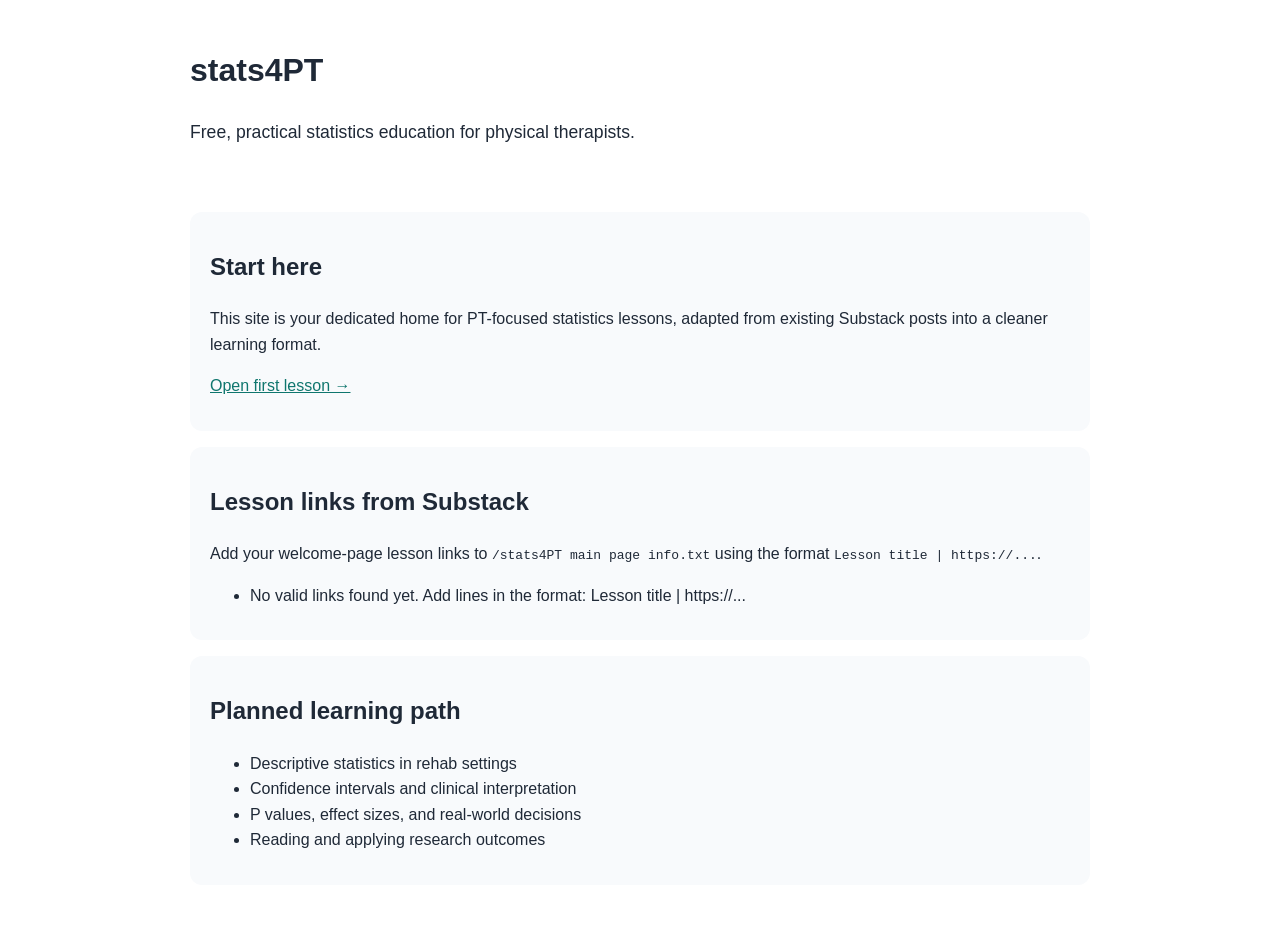
==== index.html @ 483c548c "fix: address review feedback for link parsing and logo markup Co-authored-by: scollinspt <75478344+s" ====
<!doctype html>
<html lang="en">
  <head>
    <meta charset="utf-8" />
    <meta name="viewport" content="width=device-width, initial-scale=1" />
    <title>stats4PT | Learn Statistics for Physical Therapy</title>
    <meta
      name="description"
      content="Free, practical statistics learning for physical therapists."
    />
    <link rel="stylesheet" href="assets/styles.css" />
  </head>
  <body>
    <header class="container">
      <h1>stats4PT</h1>
      <p class="lead">
        Free, practical statistics education for physical therapists.
      </p>
      <img
        class="logo"
        src="img/stats4pt-logo.png"
        alt="stats4PT logo"
        onerror="this.style.display='none'"
      />
    </header>

    <main class="container">
      <section class="card">
        <h2>Start here</h2>
        <p>
          This site is your dedicated home for PT-focused statistics lessons,
          adapted from existing Substack posts into a cleaner learning format.
        </p>
        <p><a href="lessons/getting-started.html">Open first lesson →</a></p>
      </section>

      <section class="card">
        <h2>Lesson links from Substack</h2>
        <p>
          Add your welcome-page lesson links to
          <code>/stats4PT main page info.txt</code> using the format
          <code>Lesson title | https://...</code>.
        </p>
        <ul id="substack-links">
          <li>Loading links from source file...</li>
        </ul>
      </section>

      <section class="card">
        <h2>Planned learning path</h2>
        <ul>
          <li>Descriptive statistics in rehab settings</li>
          <li>Confidence intervals and clinical interpretation</li>
          <li>P values, effect sizes, and real-world decisions</li>
          <li>Reading and applying research outcomes</li>
        </ul>
      </section>
    </main>
    <script src="assets/substack-links.js"></script>
  </body>
</html>
---- assets/styles.css ----
:root {
  color-scheme: light dark;
  --bg: #ffffff;
  --fg: #1f2937;
  --card: #f8fafc;
  --link: #0f766e;
}

@media (prefers-color-scheme: dark) {
  :root {
    --bg: #0b1020;
    --fg: #e2e8f0;
    --card: #141b2d;
    --link: #5eead4;
  }
}

* {
  box-sizing: border-box;
}

body {
  margin: 0;
  font-family: -apple-system, BlinkMacSystemFont, "Segoe UI", Roboto, sans-serif;
  background: var(--bg);
  color: var(--fg);
  line-height: 1.6;
}

.container {
  width: min(900px, 92vw);
  margin: 0 auto;
  padding: 1.5rem 0;
}

.lead {
  font-size: 1.1rem;
}

.logo {
  max-width: 220px;
  height: auto;
  margin-top: 0.5rem;
}

.card {
  background: var(--card);
  border-radius: 0.75rem;
  padding: 1rem 1.25rem;
  margin-bottom: 1rem;
}

a {
  color: var(--link);
}
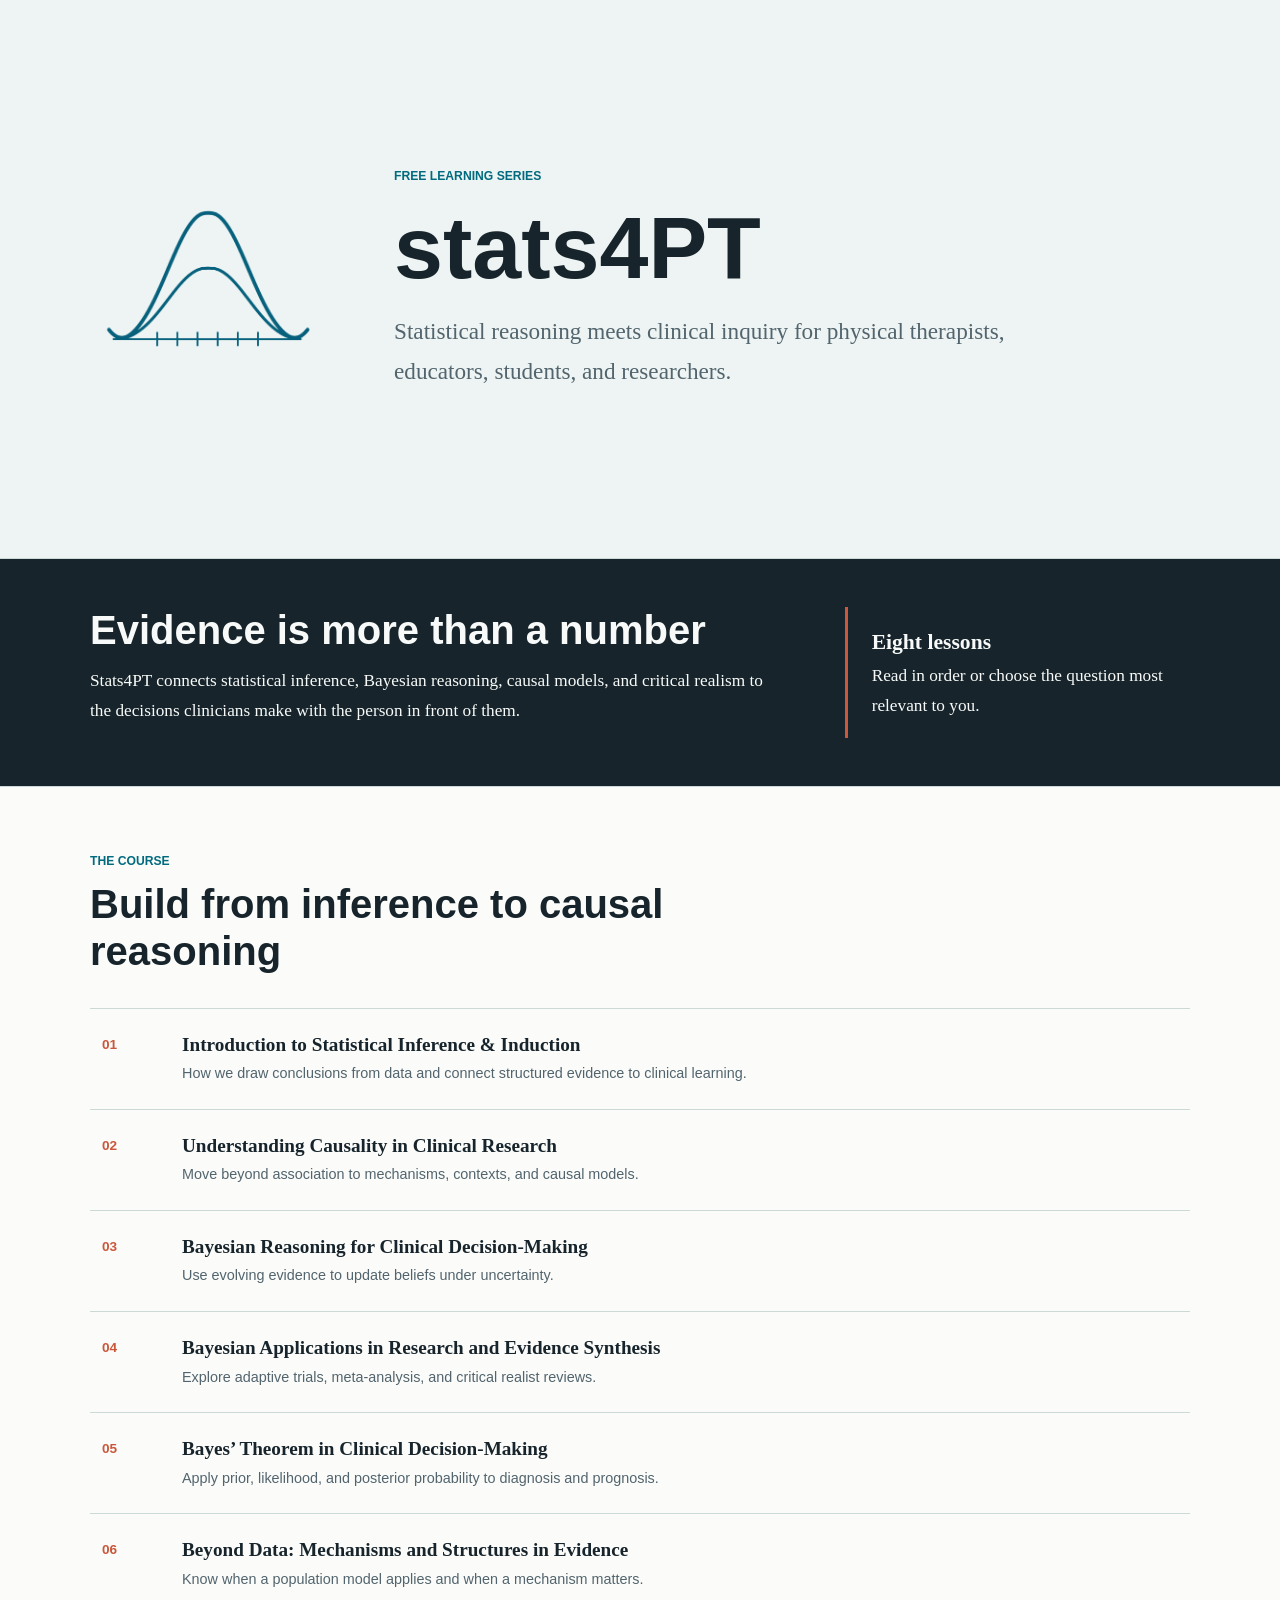
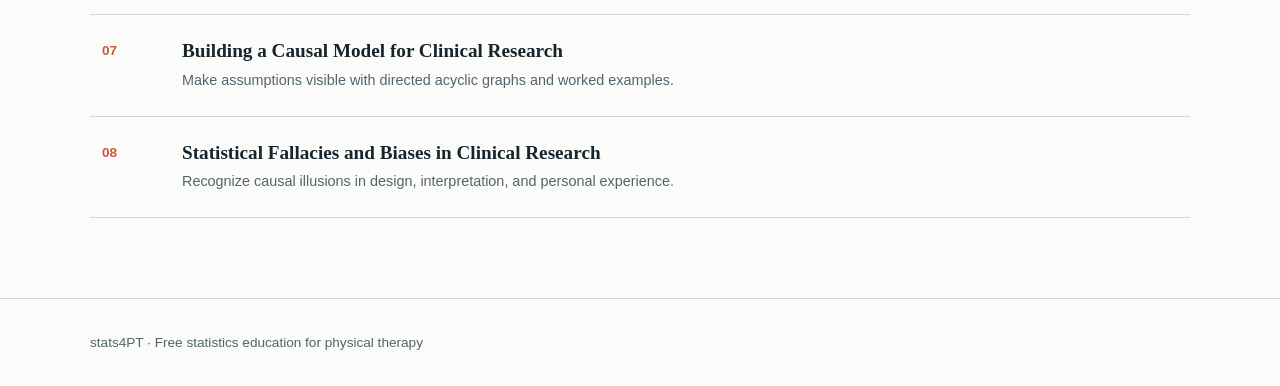
==== commit 5dc8d192: "Publish self-hosted Stats4PT course" ====
--- a/index.html
+++ b/index.html
@@ -3,59 +3,67 @@
   <head>
     <meta charset="utf-8" />
     <meta name="viewport" content="width=device-width, initial-scale=1" />
-    <title>stats4PT | Learn Statistics for Physical Therapy</title>
+    <title>stats4PT | Statistics for Physical Therapy</title>
     <meta
       name="description"
-      content="Free, practical statistics learning for physical therapists."
+      content="A free eight-lesson course connecting statistics, causal reasoning, and physical therapy practice."
     />
     <link rel="stylesheet" href="assets/styles.css" />
   </head>
   <body>
-    <header class="container">
-      <h1>stats4PT</h1>
-      <p class="lead">
-        Free, practical statistics education for physical therapists.
-      </p>
-      <img
-        class="logo"
-        src="img/stats4pt-logo.png"
-        alt="stats4PT logo"
-        onerror="this.style.display='none'"
-      />
+    <header class="site-header">
+      <div class="container masthead">
+        <img class="brand-mark" src="img/Stats4PTb.png" alt="" />
+        <div>
+          <p class="eyebrow">Free learning series</p>
+          <h1>stats4PT</h1>
+          <p class="lead">
+            Statistical reasoning meets clinical inquiry for physical therapists,
+            educators, students, and researchers.
+          </p>
+        </div>
+      </div>
     </header>
 
-    <main class="container">
-      <section class="card">
-        <h2>Start here</h2>
-        <p>
-          This site is your dedicated home for PT-focused statistics lessons,
-          adapted from existing Substack posts into a cleaner learning format.
-        </p>
-        <p><a href="lessons/getting-started.html">Open first lesson →</a></p>
+    <main>
+      <section class="intro-band">
+        <div class="container intro-grid">
+          <div>
+            <h2>Evidence is more than a number</h2>
+            <p>
+              Stats4PT connects statistical inference, Bayesian reasoning,
+              causal models, and critical realism to the decisions clinicians
+              make with the person in front of them.
+            </p>
+          </div>
+          <aside>
+            <strong>Eight lessons</strong>
+            <span>Read in order or choose the question most relevant to you.</span>
+          </aside>
+        </div>
       </section>
 
-      <section class="card">
-        <h2>Lesson links from Substack</h2>
-        <p>
-          Add your welcome-page lesson links to
-          <code>/stats4PT main page info.txt</code> using the format
-          <code>Lesson title | https://...</code>.
-        </p>
-        <ul id="substack-links">
-          <li>Loading links from source file...</li>
-        </ul>
-      </section>
+      <section class="container course-section" aria-labelledby="course-title">
+        <div class="section-heading">
+          <p class="eyebrow">The course</p>
+          <h2 id="course-title">Build from inference to causal reasoning</h2>
+        </div>
 
-      <section class="card">
-        <h2>Planned learning path</h2>
-        <ul>
-          <li>Descriptive statistics in rehab settings</li>
-          <li>Confidence intervals and clinical interpretation</li>
-          <li>P values, effect sizes, and real-world decisions</li>
-          <li>Reading and applying research outcomes</li>
-        </ul>
+        <ol class="lesson-list">
+          <li><a href="lessons/lesson-1-introduction-to-statistical-inference.html"><span class="lesson-number">01</span><span><strong>Introduction to Statistical Inference &amp; Induction</strong><small>How we draw conclusions from data and connect structured evidence to clinical learning.</small></span></a></li>
+          <li><a href="lessons/lesson-2-understanding-causality-in-clinical.html"><span class="lesson-number">02</span><span><strong>Understanding Causality in Clinical Research</strong><small>Move beyond association to mechanisms, contexts, and causal models.</small></span></a></li>
+          <li><a href="lessons/lesson-3-bayesian-reasoning-for-clinical-decision.html"><span class="lesson-number">03</span><span><strong>Bayesian Reasoning for Clinical Decision-Making</strong><small>Use evolving evidence to update beliefs under uncertainty.</small></span></a></li>
+          <li><a href="lessons/lesson-4-bayesian-applications-in-research.html"><span class="lesson-number">04</span><span><strong>Bayesian Applications in Research and Evidence Synthesis</strong><small>Explore adaptive trials, meta-analysis, and critical realist reviews.</small></span></a></li>
+          <li><a href="lessons/lesson-5-bayes-theorem-in-clinical-decision.html"><span class="lesson-number">05</span><span><strong>Bayes’ Theorem in Clinical Decision-Making</strong><small>Apply prior, likelihood, and posterior probability to diagnosis and prognosis.</small></span></a></li>
+          <li><a href="lessons/lesson-6-beyond-data-mechanisms-and-structures.html"><span class="lesson-number">06</span><span><strong>Beyond Data: Mechanisms and Structures in Evidence</strong><small>Know when a population model applies and when a mechanism matters.</small></span></a></li>
+          <li><a href="lessons/lesson-7-practical-applications-building-a.html"><span class="lesson-number">07</span><span><strong>Building a Causal Model for Clinical Research</strong><small>Make assumptions visible with directed acyclic graphs and worked examples.</small></span></a></li>
+          <li><a href="lessons/lesson-8-statistical-fallacies-and-biases.html"><span class="lesson-number">08</span><span><strong>Statistical Fallacies and Biases in Clinical Research</strong><small>Recognize causal illusions in design, interpretation, and personal experience.</small></span></a></li>
+        </ol>
       </section>
     </main>
-    <script src="assets/substack-links.js"></script>
+
+    <footer class="site-footer">
+      <div class="container">stats4PT · Free statistics education for physical therapy</div>
+    </footer>
   </body>
 </html>
--- a/assets/styles.css
+++ b/assets/styles.css
@@ -1,18 +1,12 @@
 :root {
-  color-scheme: light dark;
-  --bg: #ffffff;
-  --fg: #1f2937;
-  --card: #f8fafc;
-  --link: #0f766e;
-}
-
-@media (prefers-color-scheme: dark) {
-  :root {
-    --bg: #0b1020;
-    --fg: #e2e8f0;
-    --card: #141b2d;
-    --link: #5eead4;
-  }
+  --ink: #17242b;
+  --muted: #52646d;
+  --paper: #fbfcfa;
+  --soft: #edf4f3;
+  --line: #cbd9d7;
+  --teal: #006b7e;
+  --teal-dark: #004d5c;
+  --coral: #c9583c;
 }
 
 * {
@@ -21,35 +15,199 @@
 
 body {
   margin: 0;
-  font-family: -apple-system, BlinkMacSystemFont, "Segoe UI", Roboto, sans-serif;
-  background: var(--bg);
-  color: var(--fg);
-  line-height: 1.6;
+  background: var(--paper);
+  color: var(--ink);
+  font-family: Georgia, "Times New Roman", serif;
+  font-size: 1.08rem;
+  line-height: 1.72;
 }
 
 .container {
-  width: min(900px, 92vw);
-  margin: 0 auto;
-  padding: 1.5rem 0;
-}
+  width: min(1100px, calc(100% - 2.5rem));
+  margin-inline: auto;
+}
+
+h1, h2, h3, h4, h5, h6,
+.eyebrow, .lesson-number, .lesson-nav, .site-footer, small {
+  font-family: "Avenir Next", Avenir, "Century Gothic", sans-serif;
+}
+
+h1, h2, h3, h4, h5, h6 {
+  line-height: 1.18;
+  letter-spacing: 0;
+}
+
+h1 { margin: 0; font-size: clamp(2.6rem, 8vw, 5.5rem); }
+h2 { font-size: clamp(1.7rem, 4vw, 2.5rem); }
+h3 { margin-top: 2.5rem; font-size: 1.55rem; }
+h4 { margin-top: 2rem; font-size: 1.25rem; }
+
+a {
+  color: var(--teal-dark);
+  text-underline-offset: 0.15em;
+}
+
+a:hover { color: var(--coral); }
+
+.site-header {
+  border-bottom: 1px solid var(--line);
+  background: var(--soft);
+}
+
+.masthead {
+  display: grid;
+  grid-template-columns: minmax(120px, 240px) 1fr;
+  gap: clamp(1.5rem, 5vw, 4rem);
+  align-items: center;
+  min-height: min(62vh, 620px);
+  padding-block: 4rem;
+}
+
+.brand-mark { width: 100%; height: auto; }
 
 .lead {
-  font-size: 1.1rem;
-}
-
-.logo {
-  max-width: 220px;
-  height: auto;
-  margin-top: 0.5rem;
-}
-
-.card {
-  background: var(--card);
-  border-radius: 0.75rem;
-  padding: 1rem 1.25rem;
-  margin-bottom: 1rem;
-}
-
-a {
-  color: var(--link);
-}
+  max-width: 700px;
+  margin: 0.75rem 0 0;
+  color: var(--muted);
+  font-size: clamp(1.15rem, 2.5vw, 1.45rem);
+}
+
+.eyebrow {
+  margin: 0 0 0.6rem;
+  color: var(--teal);
+  font-size: 0.76rem;
+  font-weight: 700;
+  text-transform: uppercase;
+}
+
+.intro-band {
+  border-bottom: 1px solid var(--line);
+  background: var(--ink);
+  color: #f7faf8;
+}
+
+.intro-grid {
+  display: grid;
+  grid-template-columns: 2fr 1fr;
+  gap: 4rem;
+  padding-block: 3rem;
+}
+
+.intro-grid h2, .intro-grid p { margin-block: 0 0.75rem; }
+
+.intro-grid aside {
+  display: grid;
+  align-content: center;
+  border-left: 3px solid var(--coral);
+  padding-left: 1.5rem;
+}
+
+.intro-grid aside strong { font-size: 1.35rem; }
+.course-section { padding-block: 4rem 5rem; }
+.section-heading { max-width: 720px; margin-bottom: 2rem; }
+.section-heading h2 { margin: 0; }
+
+.lesson-list {
+  margin: 0;
+  padding: 0;
+  border-top: 1px solid var(--line);
+  list-style: none;
+}
+
+.lesson-list li { border-bottom: 1px solid var(--line); }
+
+.lesson-list a {
+  display: grid;
+  grid-template-columns: 4rem 1fr;
+  gap: 1rem;
+  align-items: start;
+  padding: 1.5rem 0.75rem;
+  color: inherit;
+  text-decoration: none;
+  transition: background-color 160ms ease, padding-left 160ms ease;
+}
+
+.lesson-list a:hover { padding-left: 1.15rem; background: var(--soft); }
+.lesson-number { color: var(--coral); font-size: 0.85rem; font-weight: 700; }
+.lesson-list strong, .lesson-list small { display: block; }
+.lesson-list strong { font-size: 1.2rem; line-height: 1.3; }
+.lesson-list small { margin-top: 0.35rem; color: var(--muted); font-size: 0.9rem; line-height: 1.5; }
+
+.site-footer {
+  padding-block: 2rem;
+  border-top: 1px solid var(--line);
+  color: var(--muted);
+  font-size: 0.85rem;
+}
+
+.lesson-header {
+  max-width: 820px;
+  padding-block: 2.5rem 2rem;
+  border-bottom: 1px solid var(--line);
+}
+
+.lesson-header h1 { font-size: clamp(2.2rem, 6vw, 4rem); }
+
+.back-link {
+  display: inline-block;
+  margin-bottom: 3rem;
+  font-family: "Avenir Next", Avenir, sans-serif;
+  font-size: 0.88rem;
+  font-weight: 600;
+  text-decoration: none;
+}
+
+.lesson-layout { max-width: 820px; padding-block: 2rem 5rem; }
+.lesson-content > :first-child { margin-top: 0; }
+.lesson-content img, .lesson-content figure, .lesson-content video, .lesson-content iframe { max-width: 100%; }
+.lesson-content img { height: auto; }
+.lesson-content figure { margin: 2rem 0; }
+
+.lesson-content figcaption, .lesson-content .image-caption {
+  color: var(--muted);
+  font-family: "Avenir Next", Avenir, sans-serif;
+  font-size: 0.82rem;
+  line-height: 1.45;
+}
+
+.lesson-content blockquote {
+  margin: 2rem 0;
+  border-left: 3px solid var(--coral);
+  padding: 0.25rem 0 0.25rem 1.5rem;
+  color: #34474f;
+  font-size: 1.15rem;
+}
+
+.lesson-content pre, .lesson-content code { font-family: "SFMono-Regular", Consolas, monospace; }
+
+.lesson-content pre {
+  overflow-x: auto;
+  padding: 1rem;
+  background: #e7eeed;
+  font-size: 0.88rem;
+  line-height: 1.5;
+}
+
+.lesson-content table { display: block; max-width: 100%; overflow-x: auto; border-collapse: collapse; }
+.lesson-content th, .lesson-content td { padding: 0.6rem; border: 1px solid var(--line); }
+.lesson-content .button-wrapper, .lesson-content .subscription-widget-wrap-editor,
+.lesson-content .subscribe-widget, .lesson-content .paywall { display: none; }
+
+.lesson-nav {
+  display: flex;
+  justify-content: space-between;
+  gap: 1rem;
+  margin-top: 4rem;
+  padding-top: 1.5rem;
+  border-top: 1px solid var(--line);
+  font-size: 0.9rem;
+  font-weight: 600;
+}
+
+@media (max-width: 650px) {
+  .container { width: min(100% - 1.5rem, 1100px); }
+  .masthead { grid-template-columns: 72px 1fr; gap: 1.25rem; min-height: auto; padding-block: 3rem; }
+  .intro-grid { grid-template-columns: 1fr; gap: 1.25rem; }
+  .lesson-list a { grid-template-columns: 2.5rem 1fr; padding-inline: 0; }
+  .lesson-nav { align-items: flex-start; }
+}
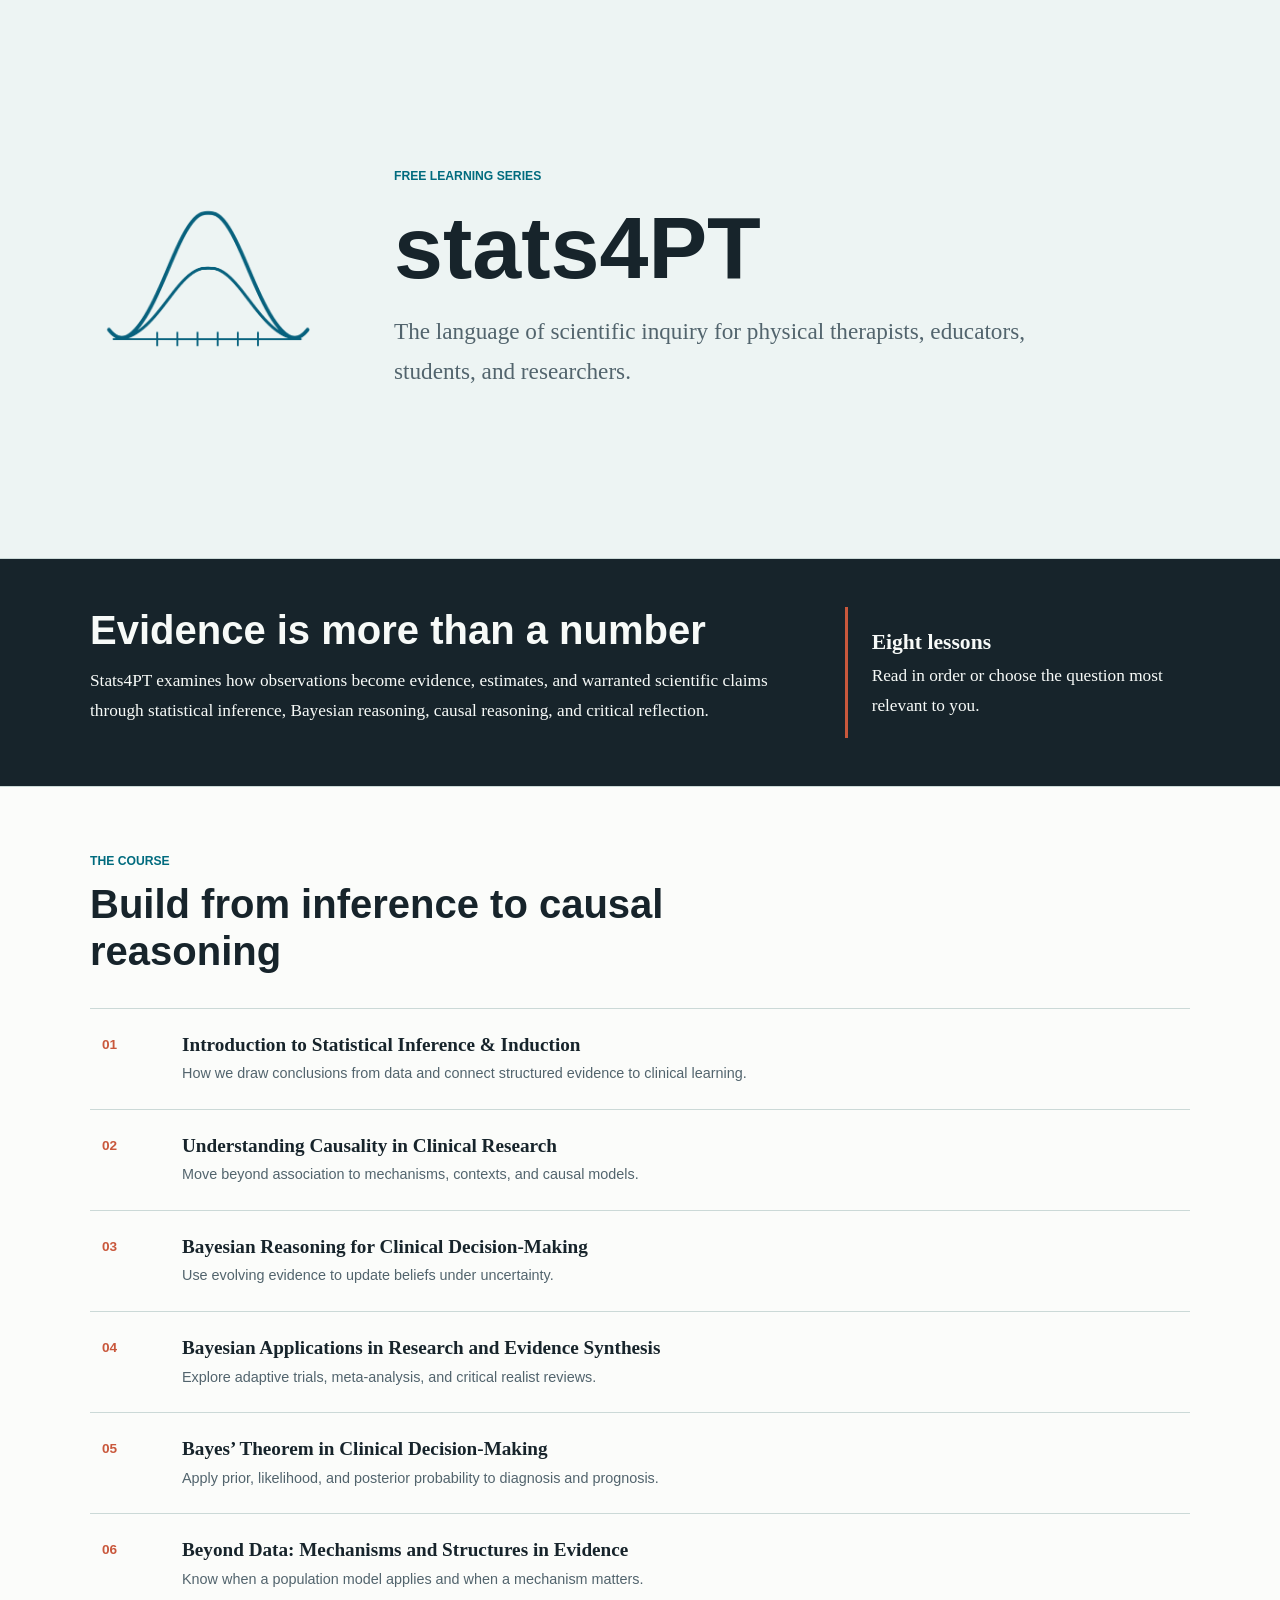
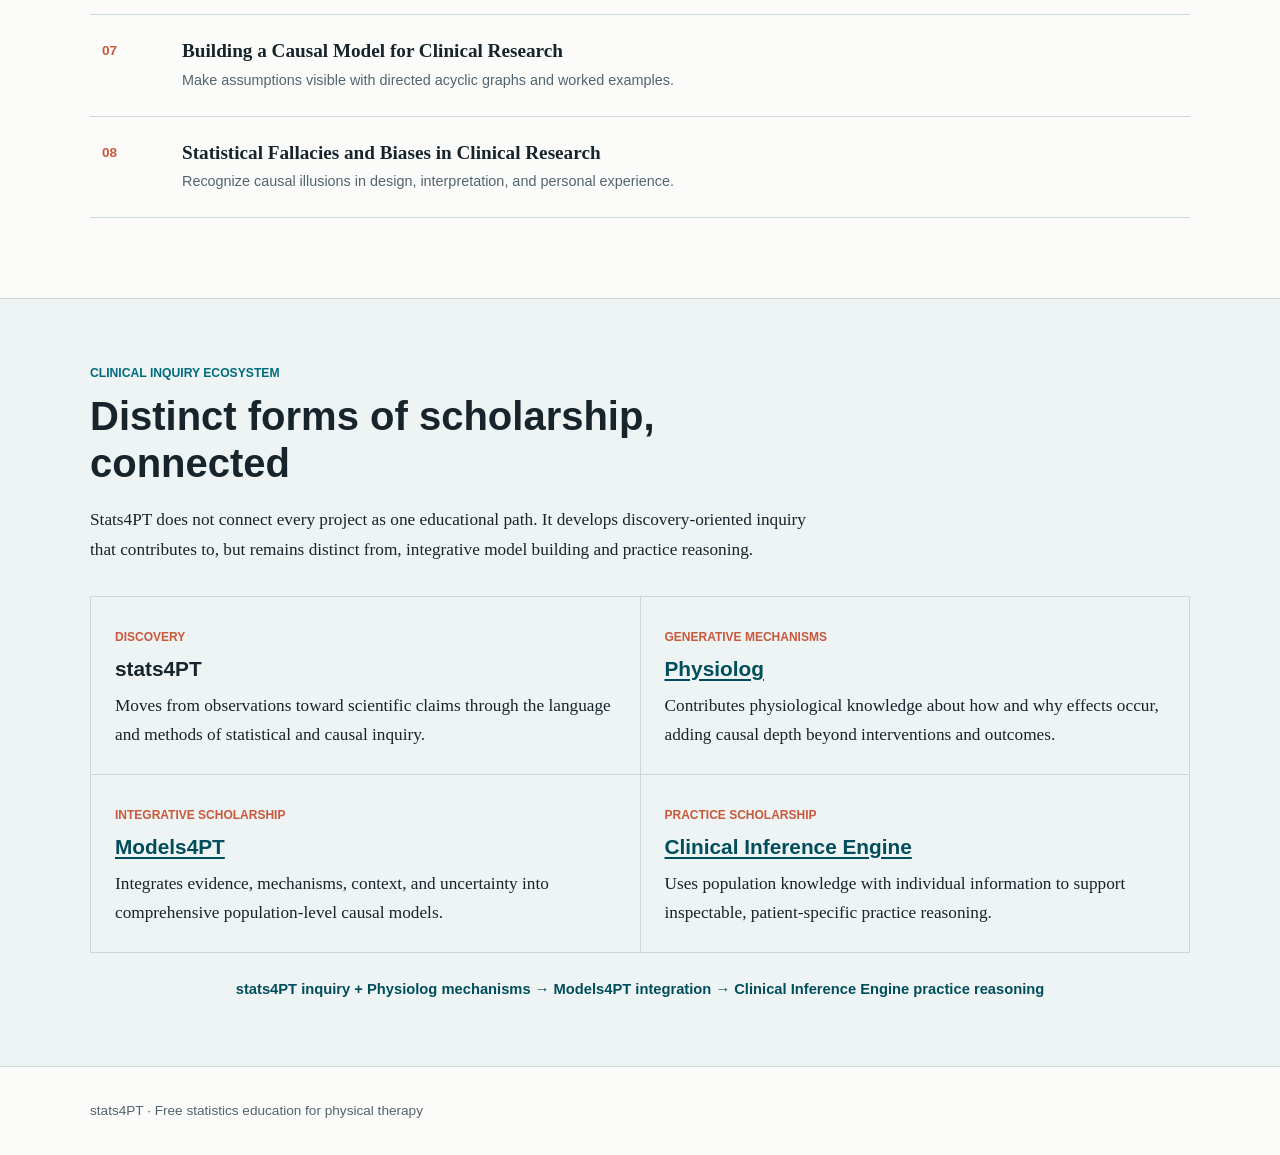
==== commit 55c74b08: "Clarify clinical inquiry ecosystem boundaries" ====
--- a/index.html
+++ b/index.html
@@ -6,7 +6,7 @@
     <title>stats4PT | Statistics for Physical Therapy</title>
     <meta
       name="description"
-      content="A free eight-lesson course connecting statistics, causal reasoning, and physical therapy practice."
+      content="Learn the language and methods of scientific inquiry in physical therapy, from observations to warranted claims."
     />
     <link rel="stylesheet" href="assets/styles.css" />
   </head>
@@ -18,7 +18,7 @@
           <p class="eyebrow">Free learning series</p>
           <h1>stats4PT</h1>
           <p class="lead">
-            Statistical reasoning meets clinical inquiry for physical therapists,
+            The language of scientific inquiry for physical therapists,
             educators, students, and researchers.
           </p>
         </div>
@@ -31,9 +31,9 @@
           <div>
             <h2>Evidence is more than a number</h2>
             <p>
-              Stats4PT connects statistical inference, Bayesian reasoning,
-              causal models, and critical realism to the decisions clinicians
-              make with the person in front of them.
+              Stats4PT examines how observations become evidence, estimates,
+              and warranted scientific claims through statistical inference,
+              Bayesian reasoning, causal reasoning, and critical reflection.
             </p>
           </div>
           <aside>
@@ -60,6 +60,61 @@
           <li><a href="lessons/lesson-8-statistical-fallacies-and-biases.html"><span class="lesson-number">08</span><span><strong>Statistical Fallacies and Biases in Clinical Research</strong><small>Recognize causal illusions in design, interpretation, and personal experience.</small></span></a></li>
         </ol>
       </section>
+
+      <section class="ecosystem-band" aria-labelledby="ecosystem-title">
+        <div class="container">
+          <div class="section-heading">
+            <p class="eyebrow">Clinical inquiry ecosystem</p>
+            <h2 id="ecosystem-title">Distinct forms of scholarship, connected</h2>
+            <p>
+              Stats4PT does not connect every project as one educational path.
+              It develops discovery-oriented inquiry that contributes to, but
+              remains distinct from, integrative model building and practice
+              reasoning.
+            </p>
+          </div>
+
+          <div class="ecosystem-grid">
+            <article>
+              <span class="ecosystem-label">Discovery</span>
+              <h3>stats4PT</h3>
+              <p>
+                Moves from observations toward scientific claims through the
+                language and methods of statistical and causal inquiry.
+              </p>
+            </article>
+            <article>
+              <span class="ecosystem-label">Generative mechanisms</span>
+              <h3><a href="https://physiolog.org/">Physiolog</a></h3>
+              <p>
+                Contributes physiological knowledge about how and why effects
+                occur, adding causal depth beyond interventions and outcomes.
+              </p>
+            </article>
+            <article>
+              <span class="ecosystem-label">Integrative scholarship</span>
+              <h3><a href="https://github.com/scollinspt/Models4PT">Models4PT</a></h3>
+              <p>
+                Integrates evidence, mechanisms, context, and uncertainty into
+                comprehensive population-level causal models.
+              </p>
+            </article>
+            <article>
+              <span class="ecosystem-label">Practice scholarship</span>
+              <h3><a href="https://github.com/scollinspt/Clinical-Inference-Engine">Clinical Inference Engine</a></h3>
+              <p>
+                Uses population knowledge with individual information to
+                support inspectable, patient-specific practice reasoning.
+              </p>
+            </article>
+          </div>
+
+          <p class="ecosystem-flow">
+            stats4PT inquiry + Physiolog mechanisms &rarr; Models4PT integration
+            &rarr; Clinical Inference Engine practice reasoning
+          </p>
+        </div>
+      </section>
     </main>
 
     <footer class="site-footer">
--- a/assets/styles.css
+++ b/assets/styles.css
@@ -133,6 +133,49 @@
 .lesson-list strong { font-size: 1.2rem; line-height: 1.3; }
 .lesson-list small { margin-top: 0.35rem; color: var(--muted); font-size: 0.9rem; line-height: 1.5; }
 
+.ecosystem-band {
+  padding-block: 4rem;
+  border-top: 1px solid var(--line);
+  background: var(--soft);
+}
+
+.ecosystem-grid {
+  display: grid;
+  grid-template-columns: repeat(2, 1fr);
+  border-top: 1px solid var(--line);
+  border-left: 1px solid var(--line);
+}
+
+.ecosystem-grid article {
+  padding: 1.5rem;
+  border-right: 1px solid var(--line);
+  border-bottom: 1px solid var(--line);
+}
+
+.ecosystem-grid h3 {
+  margin: 0.35rem 0 0.6rem;
+  font-size: 1.3rem;
+}
+
+.ecosystem-grid p { margin: 0; }
+
+.ecosystem-label {
+  color: var(--coral);
+  font-family: "Avenir Next", Avenir, sans-serif;
+  font-size: 0.75rem;
+  font-weight: 700;
+  text-transform: uppercase;
+}
+
+.ecosystem-flow {
+  margin: 1.5rem 0 0;
+  color: var(--teal-dark);
+  font-family: "Avenir Next", Avenir, sans-serif;
+  font-size: 0.92rem;
+  font-weight: 600;
+  text-align: center;
+}
+
 .site-footer {
   padding-block: 2rem;
   border-top: 1px solid var(--line);
@@ -209,5 +252,6 @@
   .masthead { grid-template-columns: 72px 1fr; gap: 1.25rem; min-height: auto; padding-block: 3rem; }
   .intro-grid { grid-template-columns: 1fr; gap: 1.25rem; }
   .lesson-list a { grid-template-columns: 2.5rem 1fr; padding-inline: 0; }
+  .ecosystem-grid { grid-template-columns: 1fr; }
   .lesson-nav { align-items: flex-start; }
 }
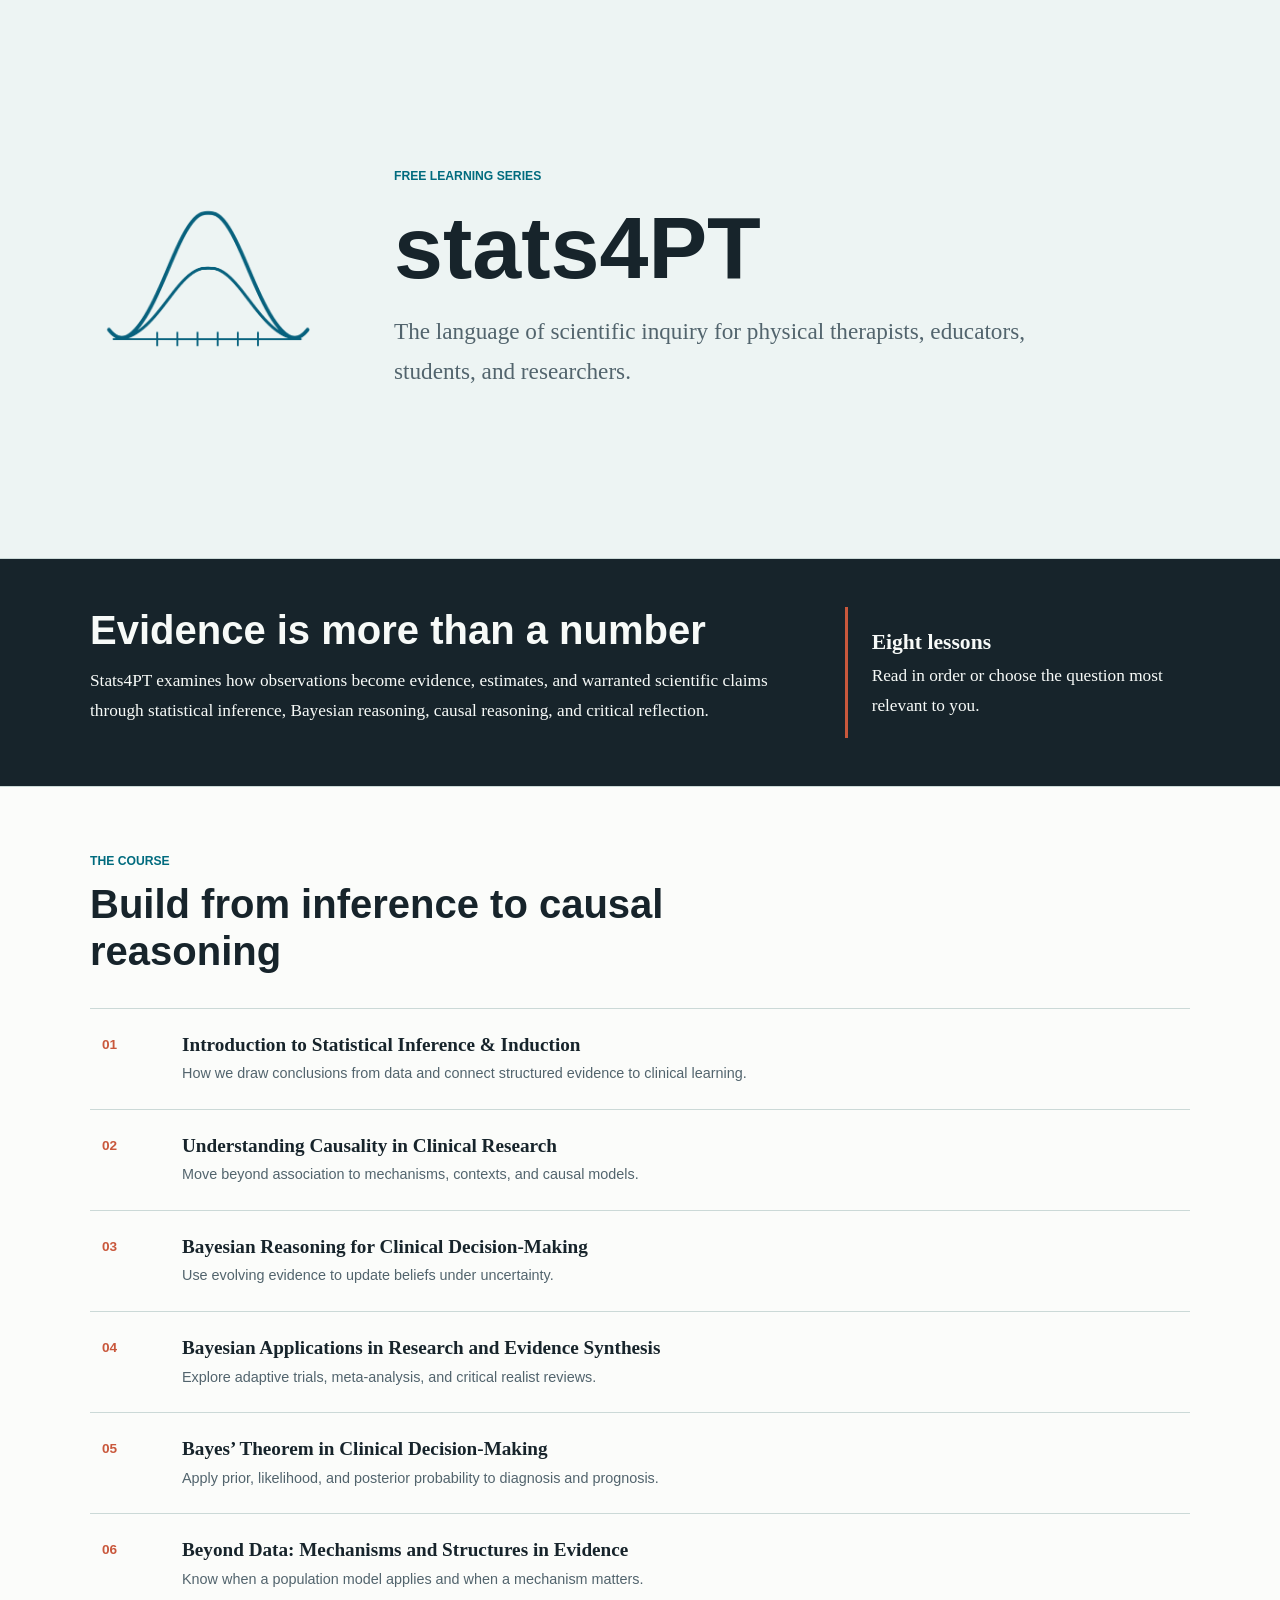
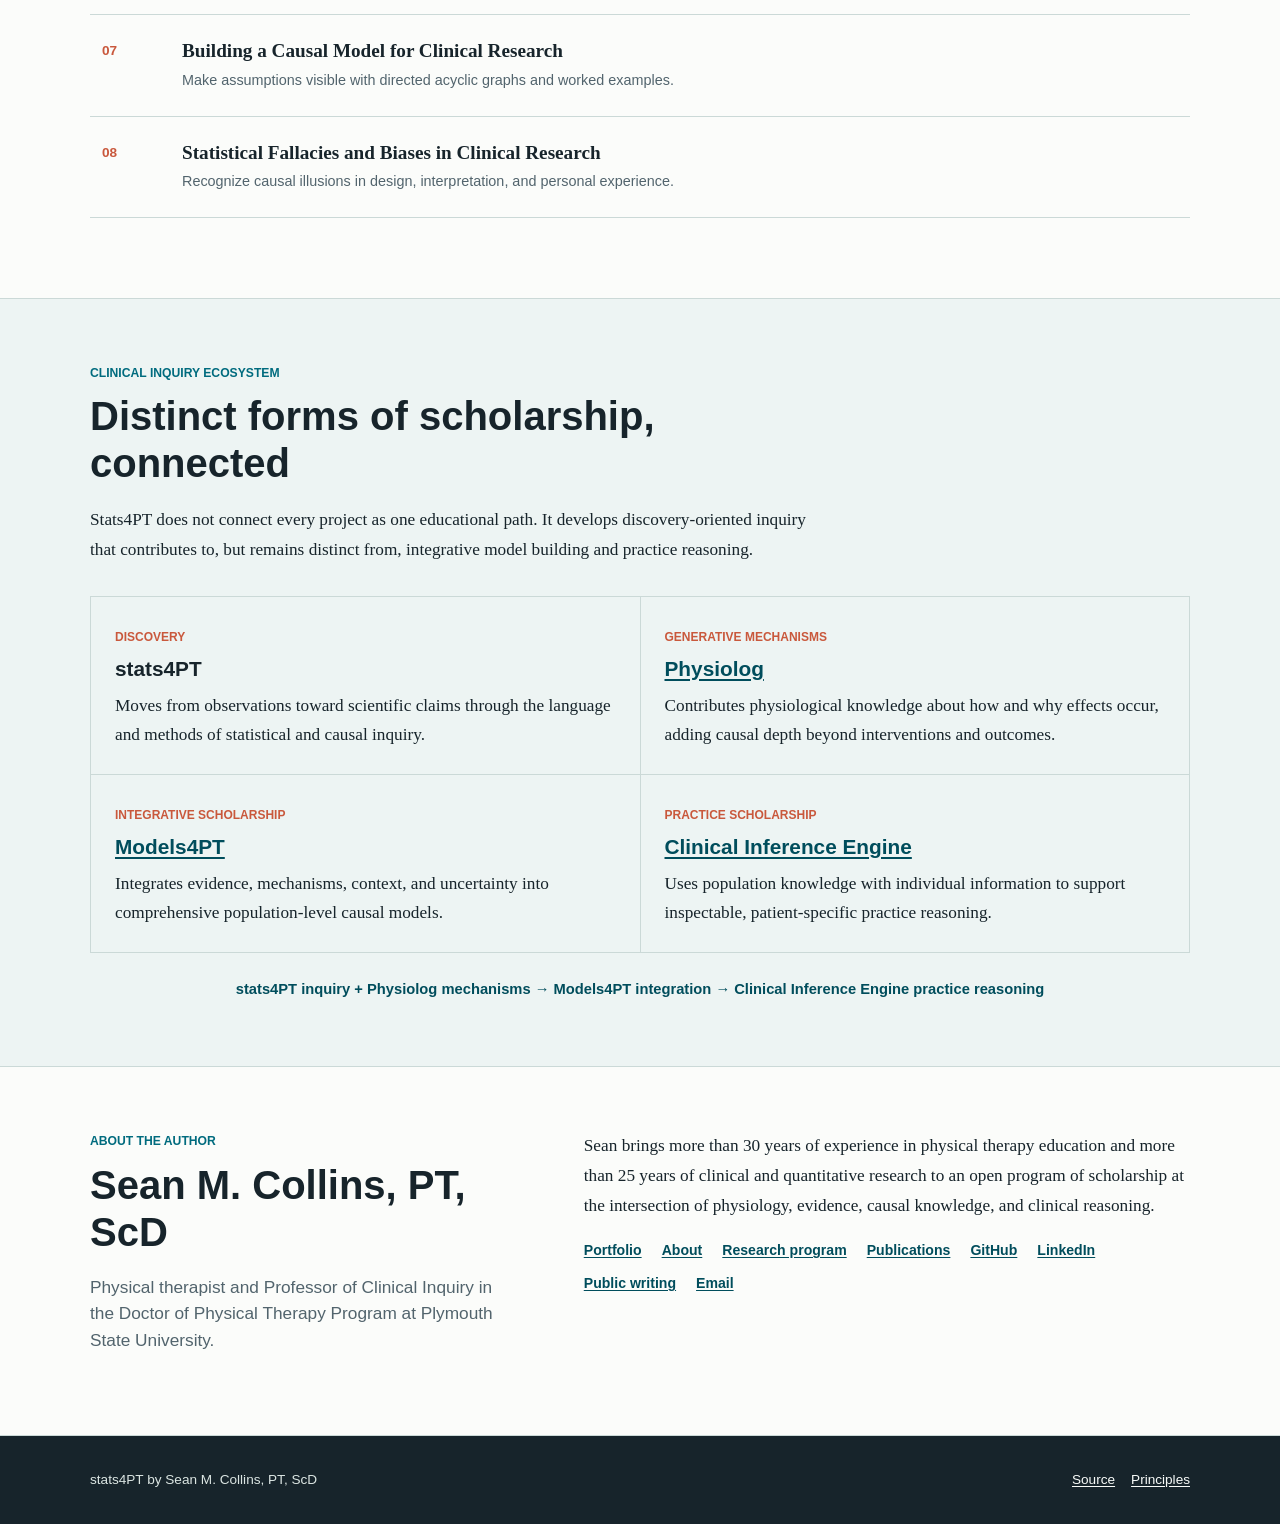
==== commit 12bf9dde: "Add author attribution and profile links" ====
--- a/index.html
+++ b/index.html
@@ -115,10 +115,47 @@
           </p>
         </div>
       </section>
+
+      <section class="author-section" aria-labelledby="author-title">
+        <div class="container author-grid">
+          <div>
+            <p class="eyebrow">About the author</p>
+            <h2 id="author-title">Sean M. Collins, PT, ScD</h2>
+            <p class="author-role">
+              Physical therapist and Professor of Clinical Inquiry in the
+              Doctor of Physical Therapy Program at Plymouth State University.
+            </p>
+          </div>
+          <div class="author-copy">
+            <p>
+              Sean brings more than 30 years of experience in physical therapy
+              education and more than 25 years of clinical and quantitative
+              research to an open program of scholarship at the intersection of
+              physiology, evidence, causal knowledge, and clinical reasoning.
+            </p>
+            <nav class="author-links" aria-label="Sean Collins profiles and work">
+              <a href="https://scollinspt.github.io/">Portfolio</a>
+              <a href="https://scollinspt.github.io/about.html">About</a>
+              <a href="https://scollinspt.github.io/research.html">Research program</a>
+              <a href="https://scollinspt.github.io/publications.html">Publications</a>
+              <a href="https://github.com/scollinspt">GitHub</a>
+              <a href="https://www.linkedin.com/in/sean-collins-868b3a391/">LinkedIn</a>
+              <a href="https://peripateticpt.substack.com/">Public writing</a>
+              <a href="mailto:smcollins1@plymouth.edu">Email</a>
+            </nav>
+          </div>
+        </div>
+      </section>
     </main>
 
     <footer class="site-footer">
-      <div class="container">stats4PT · Free statistics education for physical therapy</div>
+      <div class="container footer-inner">
+        <span>stats4PT by Sean M. Collins, PT, ScD</span>
+        <nav aria-label="Project links">
+          <a href="https://github.com/scollinspt/stats4PT">Source</a>
+          <a href="https://github.com/scollinspt/stats4PT/blob/main/docs/ECOSYSTEM_PRINCIPLES.md">Principles</a>
+        </nav>
+      </div>
     </footer>
   </body>
 </html>
--- a/assets/styles.css
+++ b/assets/styles.css
@@ -176,12 +176,60 @@
   text-align: center;
 }
 
+.author-section {
+  padding-block: 4rem;
+  border-top: 1px solid var(--line);
+}
+
+.author-grid {
+  display: grid;
+  grid-template-columns: minmax(250px, 0.8fr) minmax(0, 1.2fr);
+  gap: clamp(2rem, 7vw, 6rem);
+  align-items: start;
+}
+
+.author-grid h2 { margin: 0; }
+
+.author-role {
+  max-width: 480px;
+  color: var(--muted);
+  font-family: "Avenir Next", Avenir, sans-serif;
+  line-height: 1.55;
+}
+
+.author-copy > p { margin-top: 0; }
+
+.author-links {
+  display: flex;
+  flex-wrap: wrap;
+  gap: 0.55rem 1.25rem;
+  font-family: "Avenir Next", Avenir, sans-serif;
+  font-size: 0.88rem;
+  font-weight: 600;
+}
+
 .site-footer {
   padding-block: 2rem;
-  border-top: 1px solid var(--line);
-  color: var(--muted);
+  background: var(--ink);
+  border-top: 1px solid var(--line);
+  color: #dbe5e2;
   font-size: 0.85rem;
 }
+
+.footer-inner {
+  display: flex;
+  justify-content: space-between;
+  gap: 1rem;
+  align-items: center;
+}
+
+.footer-inner nav {
+  display: flex;
+  flex-wrap: wrap;
+  gap: 0.5rem 1rem;
+}
+
+.site-footer a { color: #f7faf8; }
 
 .lesson-header {
   max-width: 820px;
@@ -253,5 +301,7 @@
   .intro-grid { grid-template-columns: 1fr; gap: 1.25rem; }
   .lesson-list a { grid-template-columns: 2.5rem 1fr; padding-inline: 0; }
   .ecosystem-grid { grid-template-columns: 1fr; }
+  .author-grid { grid-template-columns: 1fr; gap: 1.5rem; }
+  .footer-inner { align-items: flex-start; flex-direction: column; }
   .lesson-nav { align-items: flex-start; }
 }
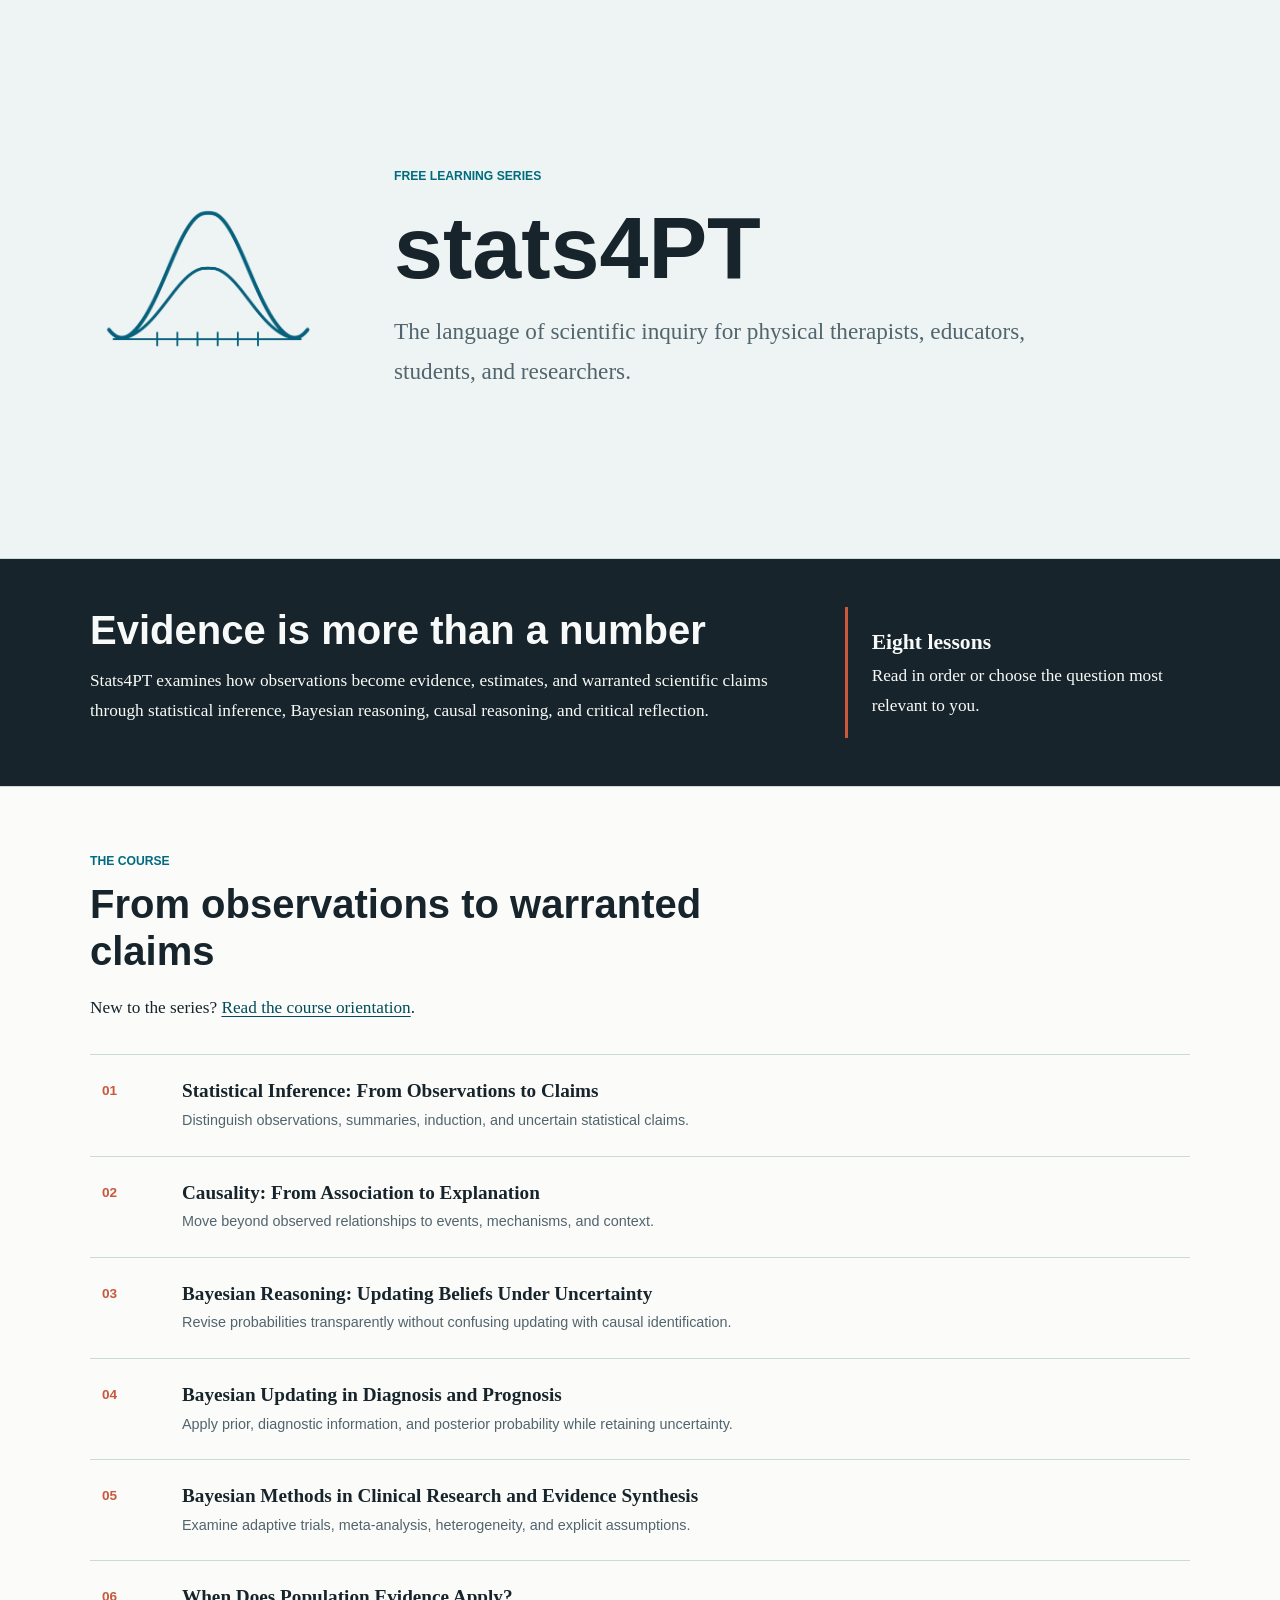
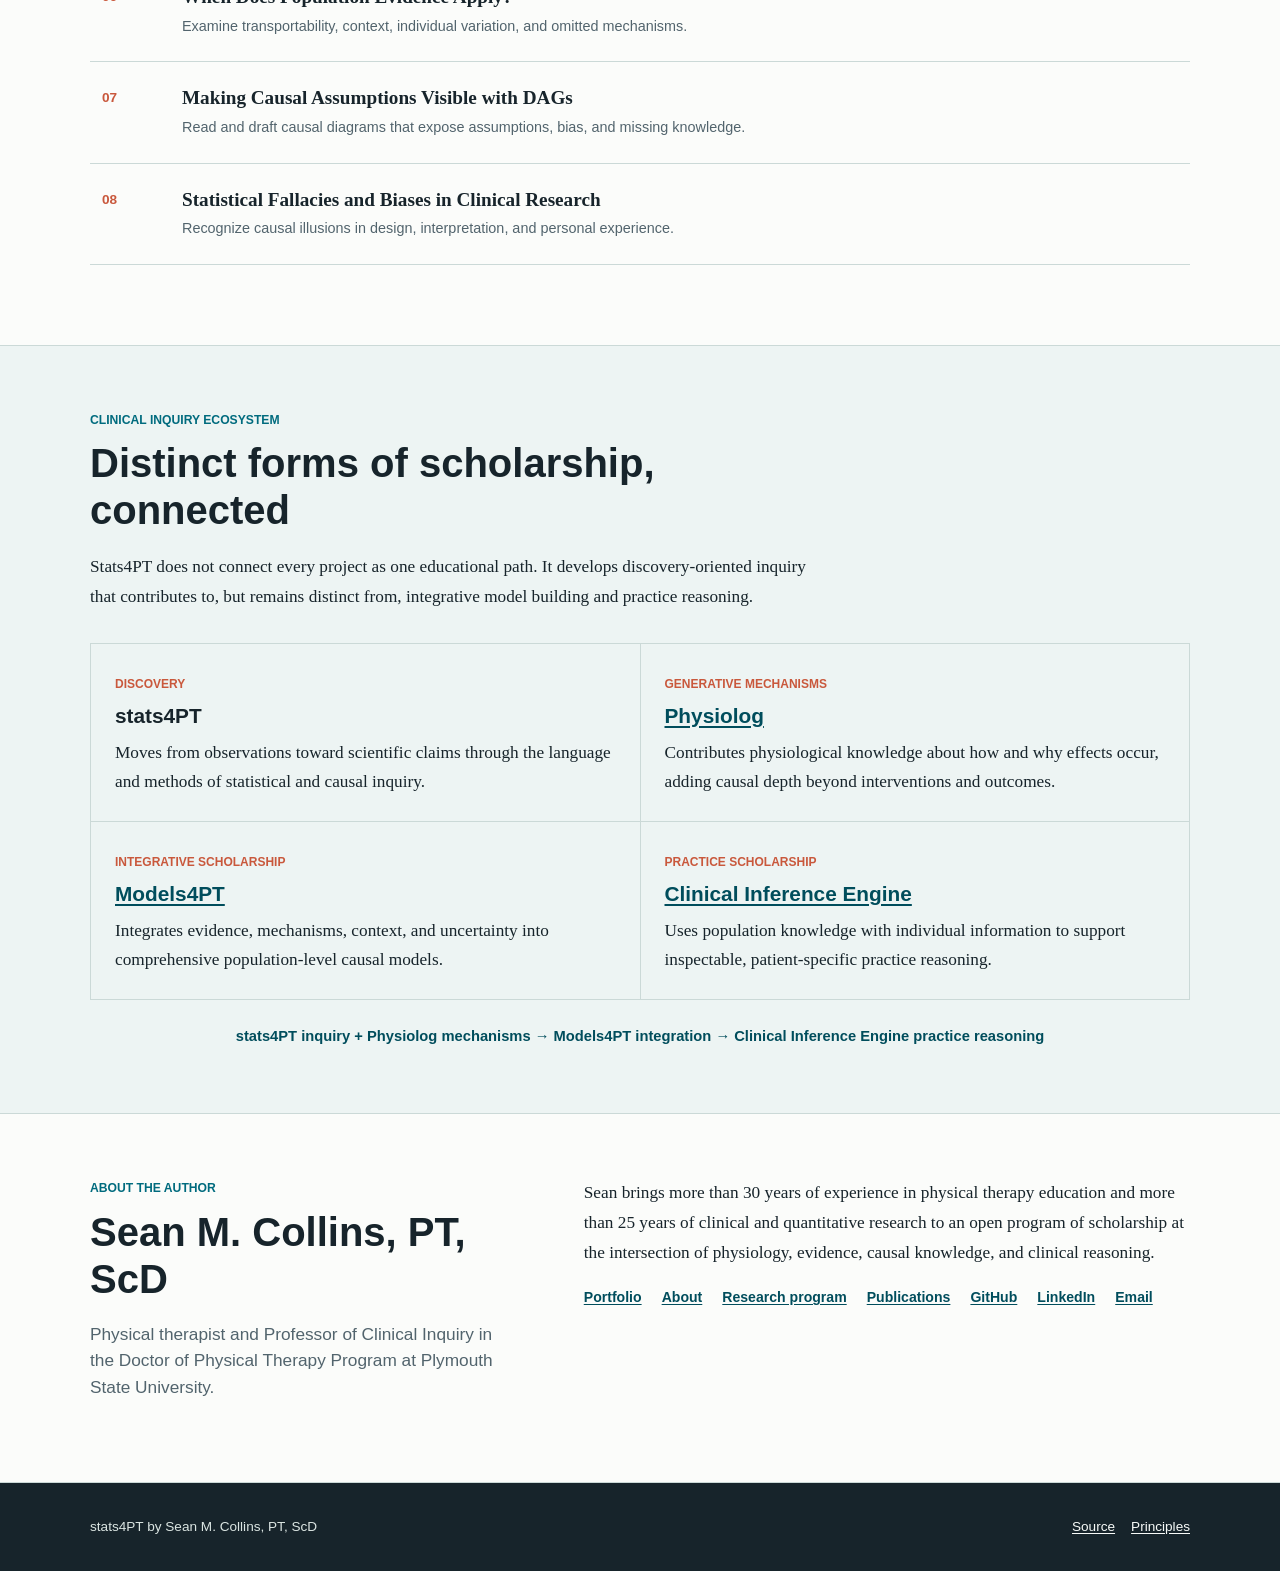
==== commit d06ad998: "Revise stats4PT lesson curriculum" ====
--- a/index.html
+++ b/index.html
@@ -31,14 +31,16 @@
           <div>
             <h2>Evidence is more than a number</h2>
             <p>
-              Stats4PT examines how observations become evidence, estimates,
-              and warranted scientific claims through statistical inference,
+              Stats4PT examines how observations become evidence, estimates, and
+              warranted scientific claims through statistical inference,
               Bayesian reasoning, causal reasoning, and critical reflection.
             </p>
           </div>
           <aside>
             <strong>Eight lessons</strong>
-            <span>Read in order or choose the question most relevant to you.</span>
+            <span
+              >Read in order or choose the question most relevant to you.</span
+            >
           </aside>
         </div>
       </section>
@@ -46,18 +48,121 @@
       <section class="container course-section" aria-labelledby="course-title">
         <div class="section-heading">
           <p class="eyebrow">The course</p>
-          <h2 id="course-title">Build from inference to causal reasoning</h2>
+          <h2 id="course-title">From observations to warranted claims</h2>
+          <p>
+            New to the series?
+            <a href="lessons/getting-started.html"
+              >Read the course orientation</a
+            >.
+          </p>
         </div>
 
         <ol class="lesson-list">
-          <li><a href="lessons/lesson-1-introduction-to-statistical-inference.html"><span class="lesson-number">01</span><span><strong>Introduction to Statistical Inference &amp; Induction</strong><small>How we draw conclusions from data and connect structured evidence to clinical learning.</small></span></a></li>
-          <li><a href="lessons/lesson-2-understanding-causality-in-clinical.html"><span class="lesson-number">02</span><span><strong>Understanding Causality in Clinical Research</strong><small>Move beyond association to mechanisms, contexts, and causal models.</small></span></a></li>
-          <li><a href="lessons/lesson-3-bayesian-reasoning-for-clinical-decision.html"><span class="lesson-number">03</span><span><strong>Bayesian Reasoning for Clinical Decision-Making</strong><small>Use evolving evidence to update beliefs under uncertainty.</small></span></a></li>
-          <li><a href="lessons/lesson-4-bayesian-applications-in-research.html"><span class="lesson-number">04</span><span><strong>Bayesian Applications in Research and Evidence Synthesis</strong><small>Explore adaptive trials, meta-analysis, and critical realist reviews.</small></span></a></li>
-          <li><a href="lessons/lesson-5-bayes-theorem-in-clinical-decision.html"><span class="lesson-number">05</span><span><strong>Bayes’ Theorem in Clinical Decision-Making</strong><small>Apply prior, likelihood, and posterior probability to diagnosis and prognosis.</small></span></a></li>
-          <li><a href="lessons/lesson-6-beyond-data-mechanisms-and-structures.html"><span class="lesson-number">06</span><span><strong>Beyond Data: Mechanisms and Structures in Evidence</strong><small>Know when a population model applies and when a mechanism matters.</small></span></a></li>
-          <li><a href="lessons/lesson-7-practical-applications-building-a.html"><span class="lesson-number">07</span><span><strong>Building a Causal Model for Clinical Research</strong><small>Make assumptions visible with directed acyclic graphs and worked examples.</small></span></a></li>
-          <li><a href="lessons/lesson-8-statistical-fallacies-and-biases.html"><span class="lesson-number">08</span><span><strong>Statistical Fallacies and Biases in Clinical Research</strong><small>Recognize causal illusions in design, interpretation, and personal experience.</small></span></a></li>
+          <li>
+            <a
+              href="lessons/lesson-1-introduction-to-statistical-inference.html"
+              ><span class="lesson-number">01</span
+              ><span
+                ><strong
+                  >Statistical Inference: From Observations to Claims</strong
+                ><small
+                  >Distinguish observations, summaries, induction, and uncertain
+                  statistical claims.</small
+                ></span
+              ></a
+            >
+          </li>
+          <li>
+            <a href="lessons/lesson-2-understanding-causality-in-clinical.html"
+              ><span class="lesson-number">02</span
+              ><span
+                ><strong>Causality: From Association to Explanation</strong
+                ><small
+                  >Move beyond observed relationships to events, mechanisms, and
+                  context.</small
+                ></span
+              ></a
+            >
+          </li>
+          <li>
+            <a
+              href="lessons/lesson-3-bayesian-reasoning-for-clinical-decision.html"
+              ><span class="lesson-number">03</span
+              ><span
+                ><strong
+                  >Bayesian Reasoning: Updating Beliefs Under
+                  Uncertainty</strong
+                ><small
+                  >Revise probabilities transparently without confusing updating
+                  with causal identification.</small
+                ></span
+              ></a
+            >
+          </li>
+          <li>
+            <a href="lessons/lesson-5-bayes-theorem-in-clinical-decision.html"
+              ><span class="lesson-number">04</span
+              ><span
+                ><strong>Bayesian Updating in Diagnosis and Prognosis</strong
+                ><small
+                  >Apply prior, diagnostic information, and posterior
+                  probability while retaining uncertainty.</small
+                ></span
+              ></a
+            >
+          </li>
+          <li>
+            <a href="lessons/lesson-4-bayesian-applications-in-research.html"
+              ><span class="lesson-number">05</span
+              ><span
+                ><strong
+                  >Bayesian Methods in Clinical Research and Evidence
+                  Synthesis</strong
+                ><small
+                  >Examine adaptive trials, meta-analysis, heterogeneity, and
+                  explicit assumptions.</small
+                ></span
+              ></a
+            >
+          </li>
+          <li>
+            <a
+              href="lessons/lesson-6-beyond-data-mechanisms-and-structures.html"
+              ><span class="lesson-number">06</span
+              ><span
+                ><strong>When Does Population Evidence Apply?</strong
+                ><small
+                  >Examine transportability, context, individual variation, and
+                  omitted mechanisms.</small
+                ></span
+              ></a
+            >
+          </li>
+          <li>
+            <a href="lessons/lesson-7-practical-applications-building-a.html"
+              ><span class="lesson-number">07</span
+              ><span
+                ><strong>Making Causal Assumptions Visible with DAGs</strong
+                ><small
+                  >Read and draft causal diagrams that expose assumptions, bias,
+                  and missing knowledge.</small
+                ></span
+              ></a
+            >
+          </li>
+          <li>
+            <a href="lessons/lesson-8-statistical-fallacies-and-biases.html"
+              ><span class="lesson-number">08</span
+              ><span
+                ><strong
+                  >Statistical Fallacies and Biases in Clinical Research</strong
+                ><small
+                  >Recognize causal illusions in design, interpretation, and
+                  personal experience.</small
+                ></span
+              ></a
+            >
+          </li>
         </ol>
       </section>
 
@@ -65,7 +170,9 @@
         <div class="container">
           <div class="section-heading">
             <p class="eyebrow">Clinical inquiry ecosystem</p>
-            <h2 id="ecosystem-title">Distinct forms of scholarship, connected</h2>
+            <h2 id="ecosystem-title">
+              Distinct forms of scholarship, connected
+            </h2>
             <p>
               Stats4PT does not connect every project as one educational path.
               It develops discovery-oriented inquiry that contributes to, but
@@ -93,7 +200,9 @@
             </article>
             <article>
               <span class="ecosystem-label">Integrative scholarship</span>
-              <h3><a href="https://github.com/scollinspt/Models4PT">Models4PT</a></h3>
+              <h3>
+                <a href="https://github.com/scollinspt/Models4PT">Models4PT</a>
+              </h3>
               <p>
                 Integrates evidence, mechanisms, context, and uncertainty into
                 comprehensive population-level causal models.
@@ -101,10 +210,15 @@
             </article>
             <article>
               <span class="ecosystem-label">Practice scholarship</span>
-              <h3><a href="https://github.com/scollinspt/Clinical-Inference-Engine">Clinical Inference Engine</a></h3>
-              <p>
-                Uses population knowledge with individual information to
-                support inspectable, patient-specific practice reasoning.
+              <h3>
+                <a
+                  href="https://github.com/scollinspt/Clinical-Inference-Engine"
+                  >Clinical Inference Engine</a
+                >
+              </h3>
+              <p>
+                Uses population knowledge with individual information to support
+                inspectable, patient-specific practice reasoning.
               </p>
             </article>
           </div>
@@ -122,8 +236,8 @@
             <p class="eyebrow">About the author</p>
             <h2 id="author-title">Sean M. Collins, PT, ScD</h2>
             <p class="author-role">
-              Physical therapist and Professor of Clinical Inquiry in the
-              Doctor of Physical Therapy Program at Plymouth State University.
+              Physical therapist and Professor of Clinical Inquiry in the Doctor
+              of Physical Therapy Program at Plymouth State University.
             </p>
           </div>
           <div class="author-copy">
@@ -133,14 +247,22 @@
               research to an open program of scholarship at the intersection of
               physiology, evidence, causal knowledge, and clinical reasoning.
             </p>
-            <nav class="author-links" aria-label="Sean Collins profiles and work">
+            <nav
+              class="author-links"
+              aria-label="Sean Collins profiles and work"
+            >
               <a href="https://scollinspt.github.io/">Portfolio</a>
               <a href="https://scollinspt.github.io/about.html">About</a>
-              <a href="https://scollinspt.github.io/research.html">Research program</a>
-              <a href="https://scollinspt.github.io/publications.html">Publications</a>
+              <a href="https://scollinspt.github.io/research.html"
+                >Research program</a
+              >
+              <a href="https://scollinspt.github.io/publications.html"
+                >Publications</a
+              >
               <a href="https://github.com/scollinspt">GitHub</a>
-              <a href="https://www.linkedin.com/in/sean-collins-868b3a391/">LinkedIn</a>
-              <a href="https://peripateticpt.substack.com/">Public writing</a>
+              <a href="https://www.linkedin.com/in/sean-collins-868b3a391/"
+                >LinkedIn</a
+              >
               <a href="mailto:smcollins1@plymouth.edu">Email</a>
             </nav>
           </div>
@@ -153,7 +275,10 @@
         <span>stats4PT by Sean M. Collins, PT, ScD</span>
         <nav aria-label="Project links">
           <a href="https://github.com/scollinspt/stats4PT">Source</a>
-          <a href="https://github.com/scollinspt/stats4PT/blob/main/docs/ECOSYSTEM_PRINCIPLES.md">Principles</a>
+          <a
+            href="https://github.com/scollinspt/stats4PT/blob/main/docs/ECOSYSTEM_PRINCIPLES.md"
+            >Principles</a
+          >
         </nav>
       </div>
     </footer>
--- a/assets/styles.css
+++ b/assets/styles.css
@@ -27,27 +27,54 @@
   margin-inline: auto;
 }
 
-h1, h2, h3, h4, h5, h6,
-.eyebrow, .lesson-number, .lesson-nav, .site-footer, small {
+h1,
+h2,
+h3,
+h4,
+h5,
+h6,
+.eyebrow,
+.lesson-number,
+.lesson-nav,
+.site-footer,
+small {
   font-family: "Avenir Next", Avenir, "Century Gothic", sans-serif;
 }
 
-h1, h2, h3, h4, h5, h6 {
+h1,
+h2,
+h3,
+h4,
+h5,
+h6 {
   line-height: 1.18;
   letter-spacing: 0;
 }
 
-h1 { margin: 0; font-size: clamp(2.6rem, 8vw, 5.5rem); }
-h2 { font-size: clamp(1.7rem, 4vw, 2.5rem); }
-h3 { margin-top: 2.5rem; font-size: 1.55rem; }
-h4 { margin-top: 2rem; font-size: 1.25rem; }
+h1 {
+  margin: 0;
+  font-size: clamp(2.6rem, 8vw, 5.5rem);
+}
+h2 {
+  font-size: clamp(1.7rem, 4vw, 2.5rem);
+}
+h3 {
+  margin-top: 2.5rem;
+  font-size: 1.55rem;
+}
+h4 {
+  margin-top: 2rem;
+  font-size: 1.25rem;
+}
 
 a {
   color: var(--teal-dark);
   text-underline-offset: 0.15em;
 }
 
-a:hover { color: var(--coral); }
+a:hover {
+  color: var(--coral);
+}
 
 .site-header {
   border-bottom: 1px solid var(--line);
@@ -63,7 +90,10 @@
   padding-block: 4rem;
 }
 
-.brand-mark { width: 100%; height: auto; }
+.brand-mark {
+  width: 100%;
+  height: auto;
+}
 
 .lead {
   max-width: 700px;
@@ -93,7 +123,10 @@
   padding-block: 3rem;
 }
 
-.intro-grid h2, .intro-grid p { margin-block: 0 0.75rem; }
+.intro-grid h2,
+.intro-grid p {
+  margin-block: 0 0.75rem;
+}
 
 .intro-grid aside {
   display: grid;
@@ -102,10 +135,19 @@
   padding-left: 1.5rem;
 }
 
-.intro-grid aside strong { font-size: 1.35rem; }
-.course-section { padding-block: 4rem 5rem; }
-.section-heading { max-width: 720px; margin-bottom: 2rem; }
-.section-heading h2 { margin: 0; }
+.intro-grid aside strong {
+  font-size: 1.35rem;
+}
+.course-section {
+  padding-block: 4rem 5rem;
+}
+.section-heading {
+  max-width: 720px;
+  margin-bottom: 2rem;
+}
+.section-heading h2 {
+  margin: 0;
+}
 
 .lesson-list {
   margin: 0;
@@ -114,7 +156,9 @@
   list-style: none;
 }
 
-.lesson-list li { border-bottom: 1px solid var(--line); }
+.lesson-list li {
+  border-bottom: 1px solid var(--line);
+}
 
 .lesson-list a {
   display: grid;
@@ -124,14 +168,34 @@
   padding: 1.5rem 0.75rem;
   color: inherit;
   text-decoration: none;
-  transition: background-color 160ms ease, padding-left 160ms ease;
-}
-
-.lesson-list a:hover { padding-left: 1.15rem; background: var(--soft); }
-.lesson-number { color: var(--coral); font-size: 0.85rem; font-weight: 700; }
-.lesson-list strong, .lesson-list small { display: block; }
-.lesson-list strong { font-size: 1.2rem; line-height: 1.3; }
-.lesson-list small { margin-top: 0.35rem; color: var(--muted); font-size: 0.9rem; line-height: 1.5; }
+  transition:
+    background-color 160ms ease,
+    padding-left 160ms ease;
+}
+
+.lesson-list a:hover {
+  padding-left: 1.15rem;
+  background: var(--soft);
+}
+.lesson-number {
+  color: var(--coral);
+  font-size: 0.85rem;
+  font-weight: 700;
+}
+.lesson-list strong,
+.lesson-list small {
+  display: block;
+}
+.lesson-list strong {
+  font-size: 1.2rem;
+  line-height: 1.3;
+}
+.lesson-list small {
+  margin-top: 0.35rem;
+  color: var(--muted);
+  font-size: 0.9rem;
+  line-height: 1.5;
+}
 
 .ecosystem-band {
   padding-block: 4rem;
@@ -157,7 +221,9 @@
   font-size: 1.3rem;
 }
 
-.ecosystem-grid p { margin: 0; }
+.ecosystem-grid p {
+  margin: 0;
+}
 
 .ecosystem-label {
   color: var(--coral);
@@ -188,7 +254,9 @@
   align-items: start;
 }
 
-.author-grid h2 { margin: 0; }
+.author-grid h2 {
+  margin: 0;
+}
 
 .author-role {
   max-width: 480px;
@@ -197,7 +265,9 @@
   line-height: 1.55;
 }
 
-.author-copy > p { margin-top: 0; }
+.author-copy > p {
+  margin-top: 0;
+}
 
 .author-links {
   display: flex;
@@ -229,7 +299,9 @@
   gap: 0.5rem 1rem;
 }
 
-.site-footer a { color: #f7faf8; }
+.site-footer a {
+  color: #f7faf8;
+}
 
 .lesson-header {
   max-width: 820px;
@@ -237,7 +309,9 @@
   border-bottom: 1px solid var(--line);
 }
 
-.lesson-header h1 { font-size: clamp(2.2rem, 6vw, 4rem); }
+.lesson-header h1 {
+  font-size: clamp(2.2rem, 6vw, 4rem);
+}
 
 .back-link {
   display: inline-block;
@@ -248,13 +322,28 @@
   text-decoration: none;
 }
 
-.lesson-layout { max-width: 820px; padding-block: 2rem 5rem; }
-.lesson-content > :first-child { margin-top: 0; }
-.lesson-content img, .lesson-content figure, .lesson-content video, .lesson-content iframe { max-width: 100%; }
-.lesson-content img { height: auto; }
-.lesson-content figure { margin: 2rem 0; }
-
-.lesson-content figcaption, .lesson-content .image-caption {
+.lesson-layout {
+  max-width: 820px;
+  padding-block: 2rem 5rem;
+}
+.lesson-content > :first-child {
+  margin-top: 0;
+}
+.lesson-content img,
+.lesson-content figure,
+.lesson-content video,
+.lesson-content iframe {
+  max-width: 100%;
+}
+.lesson-content img {
+  height: auto;
+}
+.lesson-content figure {
+  margin: 2rem 0;
+}
+
+.lesson-content figcaption,
+.lesson-content .image-caption {
   color: var(--muted);
   font-family: "Avenir Next", Avenir, sans-serif;
   font-size: 0.82rem;
@@ -269,7 +358,36 @@
   font-size: 1.15rem;
 }
 
-.lesson-content pre, .lesson-content code { font-family: "SFMono-Regular", Consolas, monospace; }
+.lesson-overview {
+  margin-bottom: 2.5rem;
+  padding-block: 1.5rem;
+  border-block: 1px solid var(--line);
+}
+
+.lesson-overview h2,
+.lesson-boundary h2 {
+  margin-top: 0;
+  font-size: 1.35rem;
+}
+
+.lesson-overview p,
+.lesson-overview li,
+.lesson-boundary p {
+  font-family: "Avenir Next", Avenir, "Century Gothic", sans-serif;
+  font-size: 0.95rem;
+  line-height: 1.55;
+}
+
+.lesson-boundary {
+  margin-block: 2.5rem;
+  border-left: 3px solid var(--teal);
+  padding: 0.25rem 0 0.25rem 1.5rem;
+}
+
+.lesson-content pre,
+.lesson-content code {
+  font-family: "SFMono-Regular", Consolas, monospace;
+}
 
 .lesson-content pre {
   overflow-x: auto;
@@ -279,10 +397,23 @@
   line-height: 1.5;
 }
 
-.lesson-content table { display: block; max-width: 100%; overflow-x: auto; border-collapse: collapse; }
-.lesson-content th, .lesson-content td { padding: 0.6rem; border: 1px solid var(--line); }
-.lesson-content .button-wrapper, .lesson-content .subscription-widget-wrap-editor,
-.lesson-content .subscribe-widget, .lesson-content .paywall { display: none; }
+.lesson-content table {
+  display: block;
+  max-width: 100%;
+  overflow-x: auto;
+  border-collapse: collapse;
+}
+.lesson-content th,
+.lesson-content td {
+  padding: 0.6rem;
+  border: 1px solid var(--line);
+}
+.lesson-content .button-wrapper,
+.lesson-content .subscription-widget-wrap-editor,
+.lesson-content .subscribe-widget,
+.lesson-content .paywall {
+  display: none;
+}
 
 .lesson-nav {
   display: flex;
@@ -296,12 +427,35 @@
 }
 
 @media (max-width: 650px) {
-  .container { width: min(100% - 1.5rem, 1100px); }
-  .masthead { grid-template-columns: 72px 1fr; gap: 1.25rem; min-height: auto; padding-block: 3rem; }
-  .intro-grid { grid-template-columns: 1fr; gap: 1.25rem; }
-  .lesson-list a { grid-template-columns: 2.5rem 1fr; padding-inline: 0; }
-  .ecosystem-grid { grid-template-columns: 1fr; }
-  .author-grid { grid-template-columns: 1fr; gap: 1.5rem; }
-  .footer-inner { align-items: flex-start; flex-direction: column; }
-  .lesson-nav { align-items: flex-start; }
-}
+  .container {
+    width: min(100% - 1.5rem, 1100px);
+  }
+  .masthead {
+    grid-template-columns: 72px 1fr;
+    gap: 1.25rem;
+    min-height: auto;
+    padding-block: 3rem;
+  }
+  .intro-grid {
+    grid-template-columns: 1fr;
+    gap: 1.25rem;
+  }
+  .lesson-list a {
+    grid-template-columns: 2.5rem 1fr;
+    padding-inline: 0;
+  }
+  .ecosystem-grid {
+    grid-template-columns: 1fr;
+  }
+  .author-grid {
+    grid-template-columns: 1fr;
+    gap: 1.5rem;
+  }
+  .footer-inner {
+    align-items: flex-start;
+    flex-direction: column;
+  }
+  .lesson-nav {
+    align-items: flex-start;
+  }
+}
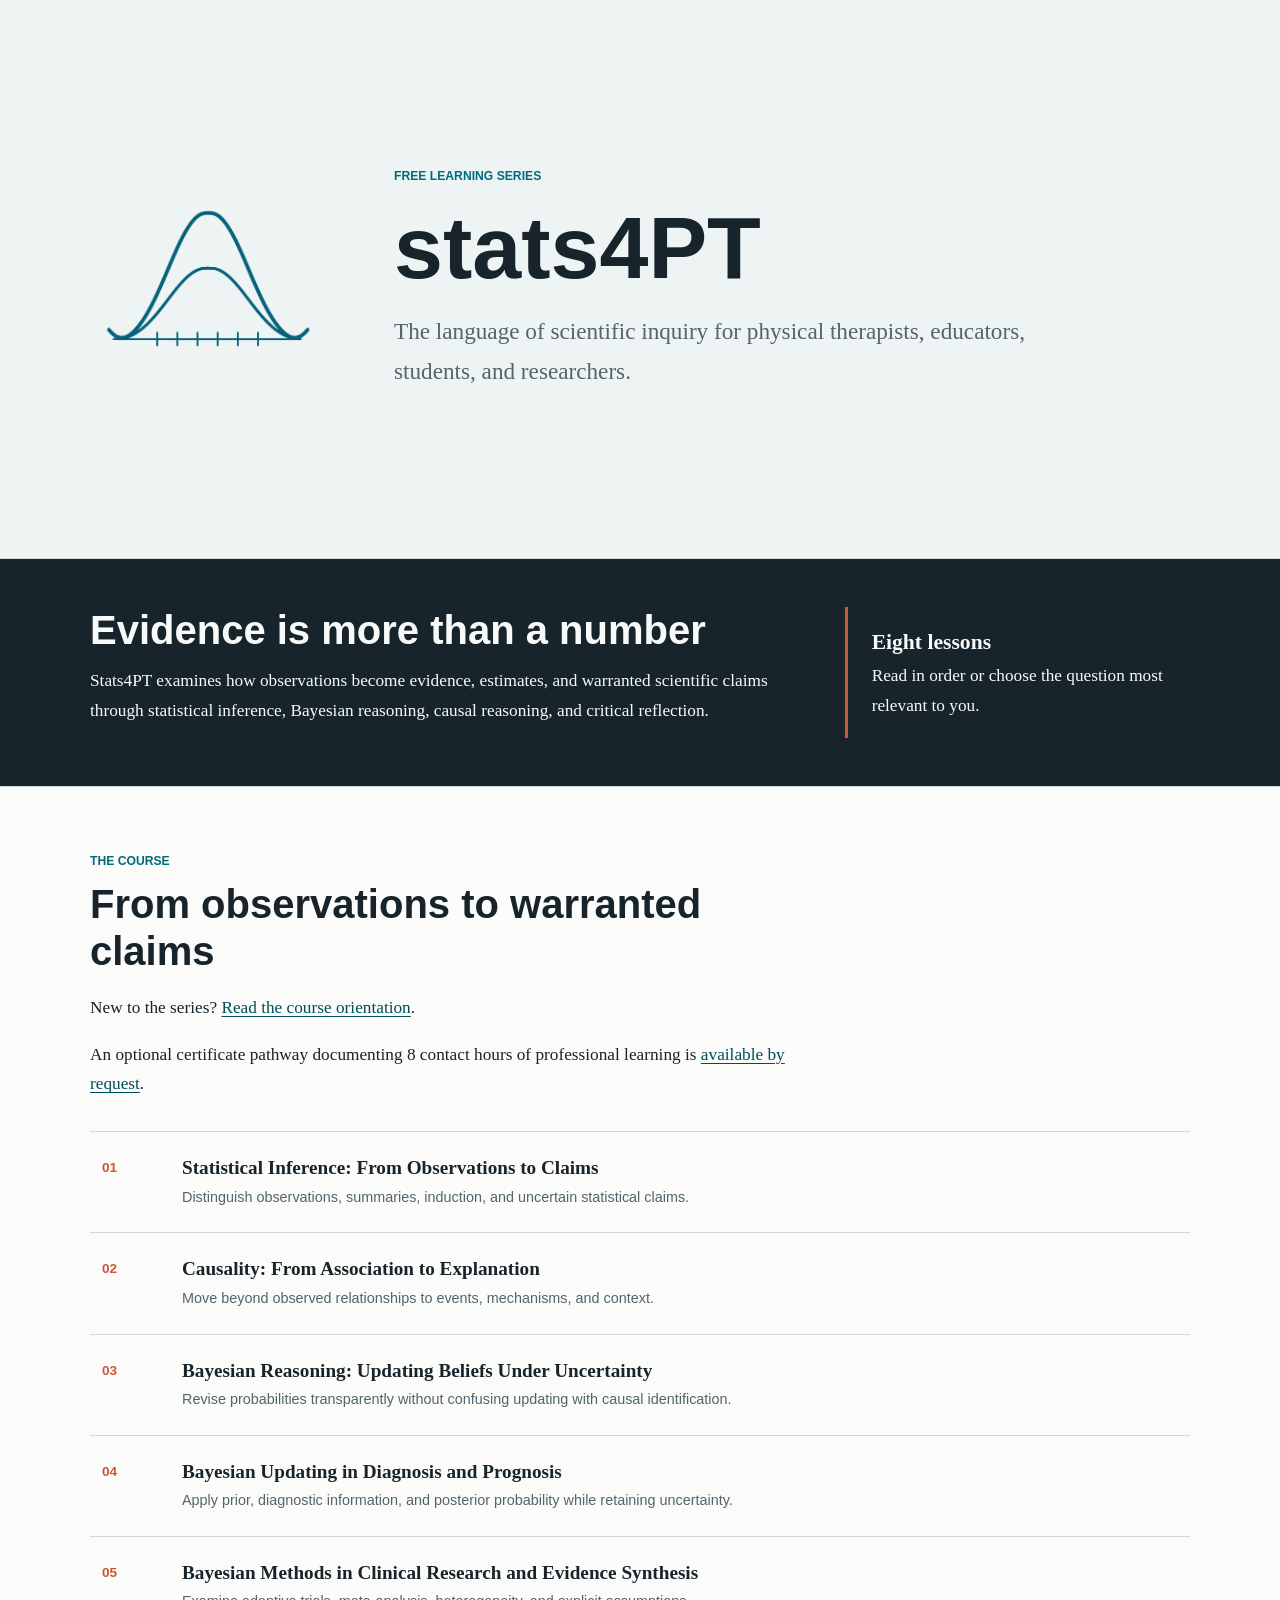
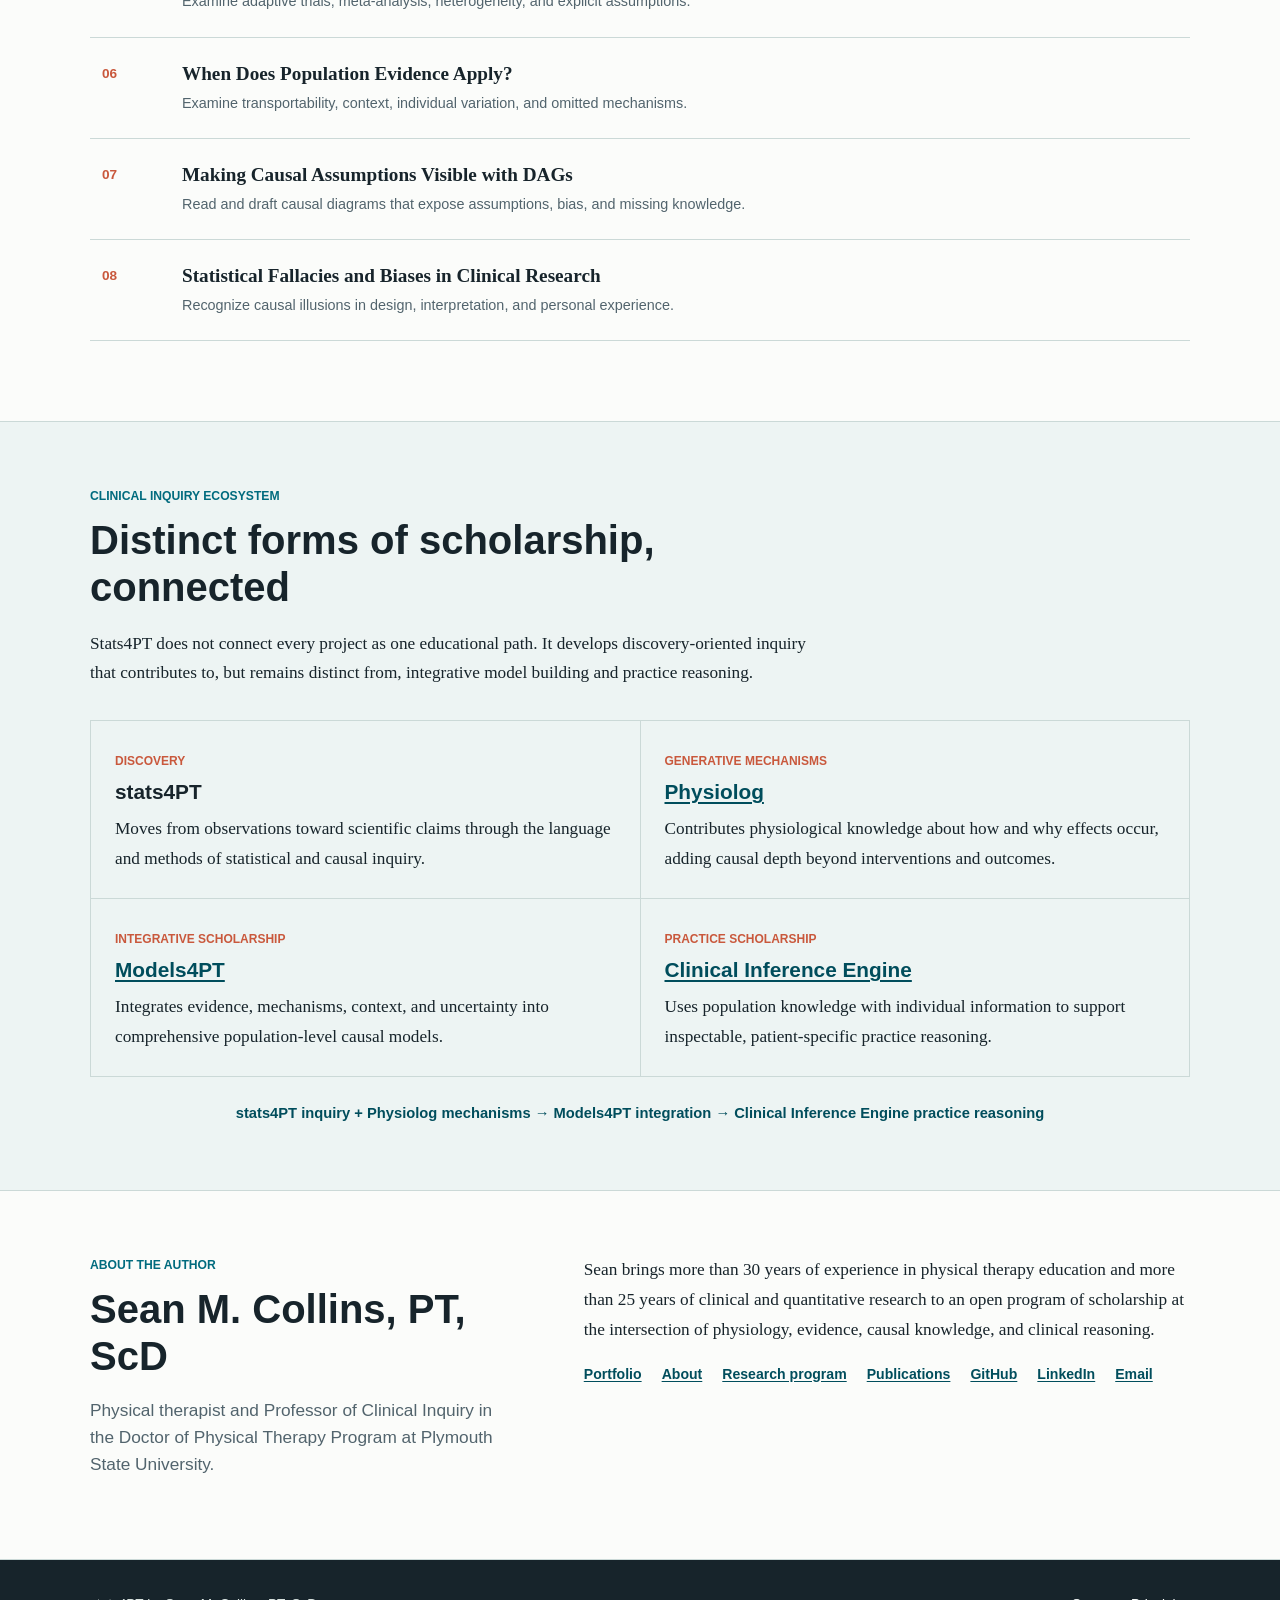
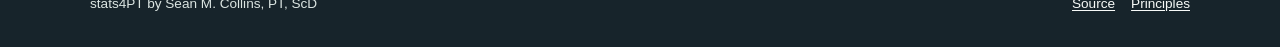
==== commit 0d5f1d95: "Add optional certificate pathway" ====
--- a/index.html
+++ b/index.html
@@ -7,6 +7,29 @@
     <meta
       name="description"
       content="Learn the language and methods of scientific inquiry in physical therapy, from observations to warranted claims."
+    />
+    <link rel="canonical" href="https://stats4pt.org/" />
+    <meta property="og:type" content="website" />
+    <meta property="og:site_name" content="stats4PT" />
+    <meta
+      property="og:title"
+      content="stats4PT | Statistics for Physical Therapy"
+    />
+    <meta
+      property="og:description"
+      content="Learn the language and methods of scientific inquiry in physical therapy, from observations to warranted claims."
+    />
+    <meta property="og:url" content="https://stats4pt.org/" />
+    <meta
+      property="og:image"
+      content="https://stats4pt.org/img/Stats4PT_long.png"
+    />
+    <meta property="og:image:type" content="image/png" />
+    <meta property="og:image:width" content="3169" />
+    <meta property="og:image:height" content="734" />
+    <meta
+      property="og:image:alt"
+      content="stats4PT logo with overlapping statistical distributions"
     />
     <link rel="stylesheet" href="assets/styles.css" />
   </head>
@@ -55,6 +78,13 @@
               >Read the course orientation</a
             >.
           </p>
+          <p>
+            An optional certificate pathway documenting 8 contact hours of
+            professional learning is
+            <a href="lessons/getting-started.html#certificate"
+              >available by request</a
+            >.
+          </p>
         </div>
 
         <ol class="lesson-list">
@@ -100,7 +130,7 @@
             >
           </li>
           <li>
-            <a href="lessons/lesson-5-bayes-theorem-in-clinical-decision.html"
+            <a href="lessons/lesson-4-bayes-theorem-in-clinical-decision.html"
               ><span class="lesson-number">04</span
               ><span
                 ><strong>Bayesian Updating in Diagnosis and Prognosis</strong
@@ -112,7 +142,7 @@
             >
           </li>
           <li>
-            <a href="lessons/lesson-4-bayesian-applications-in-research.html"
+            <a href="lessons/lesson-5-bayesian-applications-in-research.html"
               ><span class="lesson-number">05</span
               ><span
                 ><strong
--- a/assets/styles.css
+++ b/assets/styles.css
@@ -329,6 +329,9 @@
 .lesson-content > :first-child {
   margin-top: 0;
 }
+.lesson-content {
+  overflow-wrap: anywhere;
+}
 .lesson-content img,
 .lesson-content figure,
 .lesson-content video,
@@ -413,6 +416,2609 @@
 .lesson-content .subscribe-widget,
 .lesson-content .paywall {
   display: none;
+}
+
+.sampling-lab {
+  margin-block: 3rem;
+  border: 1px solid var(--line);
+  background: #f4f8f6;
+  font-family: "Avenir Next", Avenir, "Century Gothic", sans-serif;
+  font-size: 0.95rem;
+  line-height: 1.5;
+}
+
+.sampling-lab__header {
+  padding: 1.75rem;
+  border-bottom: 1px solid var(--line);
+  background: var(--ink);
+  color: #f7faf8;
+}
+
+.sampling-lab__header h3,
+.sampling-lab__header p {
+  margin-block: 0 0.5rem;
+}
+
+.sampling-lab__header .eyebrow {
+  color: #75c5cf;
+}
+
+.sampling-lab__controls {
+  display: grid;
+  grid-template-columns: repeat(2, minmax(0, 1fr));
+  gap: 1rem;
+  padding: 1.25rem 1.75rem;
+  border-bottom: 1px solid var(--line);
+  background: #e5efec;
+}
+
+.sampling-lab label {
+  color: var(--ink);
+  font-size: 0.78rem;
+  font-weight: 700;
+  text-transform: uppercase;
+}
+
+.sampling-lab select {
+  display: block;
+  width: 100%;
+  min-height: 2.75rem;
+  margin-top: 0.35rem;
+  border: 1px solid #829b99;
+  border-radius: 3px;
+  padding: 0.5rem 2rem 0.5rem 0.65rem;
+  background: #fff;
+  color: var(--ink);
+  font: inherit;
+  text-transform: none;
+}
+
+.sampling-lab__stage {
+  padding: 1.75rem;
+  border-bottom: 1px solid var(--line);
+}
+
+.sampling-lab__stage-heading {
+  display: grid;
+  grid-template-columns: 2rem 1fr;
+  gap: 0.75rem;
+  align-items: start;
+}
+
+.sampling-lab__stage-heading > span {
+  display: grid;
+  width: 2rem;
+  height: 2rem;
+  place-items: center;
+  border-radius: 50%;
+  background: var(--coral);
+  color: #fff;
+  font-weight: 700;
+}
+
+.sampling-lab__stage h4,
+.sampling-lab__stage h5,
+.sampling-lab__stage p {
+  margin-block: 0 0.5rem;
+}
+
+.sampling-lab__stage h4 {
+  font-size: 1.2rem;
+}
+
+.sampling-lab__stage h5 {
+  font-size: 0.86rem;
+}
+
+.sampling-lab__histogram {
+  display: flex;
+  height: 9rem;
+  gap: 2px;
+  align-items: end;
+  margin-top: 1.25rem;
+  border-bottom: 2px solid #829b99;
+  padding: 0 0.25rem;
+}
+
+.sampling-lab__bar {
+  flex: 1 1 0;
+  min-width: 2px;
+  background: var(--teal);
+}
+
+.sampling-lab__histogram--sampling .sampling-lab__bar {
+  background: #2d7770;
+}
+
+.sampling-lab__axis {
+  display: flex;
+  justify-content: space-between;
+  gap: 0.5rem;
+  margin-top: 0.35rem;
+  color: var(--muted);
+  font-size: 0.7rem;
+}
+
+.sampling-lab__axis span:nth-child(2) {
+  text-align: center;
+}
+
+.sampling-lab__actions {
+  display: flex;
+  flex-wrap: wrap;
+  gap: 0.65rem;
+  margin-block: 1.25rem 1rem;
+}
+
+.sampling-lab button {
+  min-height: 2.75rem;
+  border: 1px solid var(--teal-dark);
+  border-radius: 3px;
+  padding: 0.6rem 0.9rem;
+  background: var(--teal-dark);
+  color: #fff;
+  font: inherit;
+  font-weight: 700;
+  cursor: pointer;
+}
+
+.sampling-lab button:hover {
+  background: var(--coral);
+  border-color: var(--coral);
+}
+
+.sampling-lab button:focus-visible,
+.sampling-lab select:focus-visible {
+  outline: 3px solid #ef9d72;
+  outline-offset: 2px;
+}
+
+.sampling-lab .sampling-lab__button--quiet {
+  background: transparent;
+  color: var(--teal-dark);
+}
+
+.sampling-lab__count {
+  color: var(--muted);
+  font-size: 0.78rem;
+  font-weight: 700;
+}
+
+.sampling-lab__observations {
+  display: flex;
+  min-height: 3.2rem;
+  flex-wrap: wrap;
+  gap: 0.35rem;
+  align-content: flex-start;
+  padding-block: 0.25rem 1rem;
+}
+
+.sampling-lab__observation {
+  display: grid;
+  width: 2.15rem;
+  height: 2.15rem;
+  place-items: center;
+  border: 1px solid #8ba3a0;
+  border-radius: 3px;
+  background: #fff;
+  font-variant-numeric: tabular-nums;
+  font-weight: 700;
+}
+
+.sampling-lab__observation--more {
+  width: auto;
+  padding-inline: 0.5rem;
+  color: var(--muted);
+}
+
+.sampling-lab__metrics {
+  display: grid;
+  grid-template-columns: repeat(4, minmax(0, 1fr));
+  margin: 0;
+  border-top: 1px solid var(--line);
+  border-left: 1px solid var(--line);
+}
+
+.sampling-lab__metrics div {
+  min-width: 0;
+  padding: 0.75rem;
+  border-right: 1px solid var(--line);
+  border-bottom: 1px solid var(--line);
+  background: #fff;
+}
+
+.sampling-lab__metrics dt {
+  color: var(--muted);
+  font-size: 0.68rem;
+  font-weight: 700;
+  text-transform: uppercase;
+}
+
+.sampling-lab__metrics dd {
+  margin: 0.25rem 0 0;
+  overflow-wrap: anywhere;
+  font-size: 0.95rem;
+  font-variant-numeric: tabular-nums;
+  font-weight: 700;
+}
+
+.sampling-lab__result {
+  margin-top: 0.75rem !important;
+  color: var(--teal-dark);
+  font-weight: 700;
+}
+
+.sampling-lab__result[data-captures-mean="false"] {
+  color: var(--coral);
+}
+
+.sampling-lab__repeat-grid {
+  display: grid;
+  grid-template-columns: repeat(2, minmax(0, 1fr));
+  gap: 1.5rem;
+  margin-top: 1.5rem;
+}
+
+.sampling-lab__interval-plot {
+  position: relative;
+  display: grid;
+  min-height: 9rem;
+  gap: 0.35rem;
+  align-content: center;
+  border-block: 1px solid var(--line);
+  padding-block: 0.5rem;
+}
+
+.sampling-lab__interval-row {
+  position: relative;
+  display: block;
+  height: 0.4rem;
+}
+
+.sampling-lab__interval-range {
+  position: absolute;
+  top: 50%;
+  height: 2px;
+  background: var(--teal);
+  transform: translateY(-50%);
+}
+
+.sampling-lab__interval-point {
+  position: absolute;
+  top: 50%;
+  width: 0.42rem;
+  height: 0.42rem;
+  border-radius: 50%;
+  background: var(--teal-dark);
+  transform: translate(-50%, -50%);
+}
+
+.sampling-lab__interval-row--miss .sampling-lab__interval-range,
+.sampling-lab__interval-row--miss .sampling-lab__interval-point {
+  background: var(--coral);
+}
+
+.sampling-lab__population-marker {
+  position: absolute;
+  inset-block: 0;
+  width: 1px;
+  border-left: 1px dashed var(--ink);
+}
+
+.sampling-lab__legend {
+  display: flex;
+  gap: 0.35rem;
+  align-items: center;
+  margin-top: 0.35rem !important;
+  color: var(--muted);
+  font-size: 0.7rem;
+}
+
+.sampling-lab__legend span {
+  width: 0.75rem;
+  height: 0.2rem;
+  margin-left: 0.35rem;
+  background: var(--teal);
+}
+
+.sampling-lab__legend span:nth-child(2) {
+  background: var(--coral);
+}
+
+.sampling-lab__metrics--coverage {
+  grid-template-columns: repeat(2, minmax(0, 1fr));
+  margin-top: 1.5rem;
+}
+
+.sampling-lab__reflection {
+  margin-top: 1rem !important;
+  border-left: 3px solid var(--coral);
+  padding-left: 1rem;
+  font-weight: 600;
+}
+
+.sampling-lab__status {
+  position: absolute;
+  width: 1px;
+  height: 1px;
+  overflow: hidden;
+  clip: rect(0 0 0 0);
+  clip-path: inset(50%);
+  white-space: nowrap;
+}
+
+.sampling-lab__method,
+.sampling-lab__notice {
+  margin: 0;
+  padding: 1rem 1.75rem;
+  background: #e5efec;
+  color: var(--muted);
+  font-size: 0.78rem;
+}
+
+.sampling-lab__empty {
+  align-self: center;
+  margin: auto;
+  color: var(--muted);
+  font-size: 0.78rem;
+}
+
+.bayes-lab {
+  margin-block: 3rem;
+  border: 1px solid var(--line);
+  background: #f4f8f6;
+  font-family: "Avenir Next", Avenir, "Century Gothic", sans-serif;
+  font-size: 0.94rem;
+  line-height: 1.5;
+}
+
+.bayes-lab__header {
+  padding: 1.75rem;
+  border-bottom: 1px solid var(--line);
+  background: var(--ink);
+  color: #f7faf8;
+}
+
+.bayes-lab__header h3,
+.bayes-lab__header p {
+  margin-block: 0 0.5rem;
+}
+
+.bayes-lab__header .eyebrow {
+  color: #75c5cf;
+}
+
+.bayes-lab__controls {
+  display: grid;
+  grid-template-columns: repeat(2, minmax(0, 1fr));
+  gap: 1.25rem 2rem;
+  padding: 1.5rem 1.75rem;
+  border-bottom: 1px solid var(--line);
+  background: #e5efec;
+}
+
+.bayes-lab__controls label {
+  display: grid;
+  grid-template-columns: 1fr auto;
+  gap: 0.4rem;
+  align-items: end;
+  color: var(--ink);
+  font-size: 0.78rem;
+  font-weight: 700;
+}
+
+.bayes-lab__controls strong {
+  color: var(--teal-dark);
+  font-variant-numeric: tabular-nums;
+}
+
+.bayes-lab__controls input {
+  width: 100%;
+  min-height: 2.75rem;
+  grid-column: 1 / -1;
+  accent-color: var(--teal);
+}
+
+.bayes-lab__controls input:focus-visible {
+  outline: 3px solid #ef9d72;
+  outline-offset: 2px;
+}
+
+.bayes-lab__ratio {
+  margin: 0 !important;
+  padding: 1rem 1.75rem;
+  border-bottom: 1px solid var(--line);
+  color: var(--teal-dark);
+  font-weight: 700;
+}
+
+.bayes-lab__worlds {
+  display: grid;
+  grid-template-columns: repeat(2, minmax(0, 1fr));
+}
+
+.bayes-lab__world {
+  min-width: 0;
+  padding: 1.5rem 1.75rem;
+}
+
+.bayes-lab__world + .bayes-lab__world {
+  border-left: 1px solid var(--line);
+}
+
+.bayes-lab__world h4,
+.bayes-lab__world p {
+  margin-block: 0 0.75rem;
+}
+
+.bayes-lab__counts {
+  display: grid;
+  grid-template-columns: repeat(2, minmax(0, 1fr));
+  margin: 1rem 0;
+  border-top: 1px solid var(--line);
+  border-left: 1px solid var(--line);
+}
+
+.bayes-lab__counts div {
+  min-width: 0;
+  padding: 0.7rem;
+  border-right: 1px solid var(--line);
+  border-bottom: 1px solid var(--line);
+  background: #fff;
+}
+
+.bayes-lab__counts dt {
+  color: var(--muted);
+  font-size: 0.66rem;
+  font-weight: 700;
+  text-transform: uppercase;
+}
+
+.bayes-lab__counts dd {
+  margin: 0.2rem 0 0;
+  font-variant-numeric: tabular-nums;
+  font-weight: 700;
+}
+
+.bayes-lab__posterior {
+  display: grid;
+  grid-template-columns: 1fr auto;
+  gap: 0.35rem 1rem;
+  align-items: center;
+  font-weight: 700;
+}
+
+.bayes-lab__posterior > div {
+  height: 0.75rem;
+  grid-column: 1 / -1;
+  overflow: hidden;
+  border: 1px solid #829b99;
+  background: #fff;
+}
+
+.bayes-lab__posterior i {
+  display: block;
+  width: 0;
+  height: 100%;
+  background: var(--coral);
+  transition: width 180ms ease-out;
+}
+
+.bayes-lab__interpretation {
+  margin: 0 !important;
+  border-top: 1px solid var(--line);
+  border-left: 3px solid var(--coral);
+  padding: 1rem 1.75rem;
+  background: #fff;
+  font-weight: 600;
+}
+
+.bayes-lab__method {
+  margin: 0 !important;
+  padding: 1rem 1.75rem;
+  background: #e5efec;
+  color: var(--muted);
+  font-size: 0.78rem;
+}
+
+.bayes-lab__status {
+  position: absolute;
+  width: 1px;
+  height: 1px;
+  overflow: hidden;
+  clip: rect(0 0 0 0);
+  clip-path: inset(50%);
+  white-space: nowrap;
+}
+
+.causal-lab {
+  margin-block: 3rem;
+  border: 1px solid var(--line);
+  background: #f4f8f6;
+  font-family: "Avenir Next", Avenir, "Century Gothic", sans-serif;
+  font-size: 0.94rem;
+  line-height: 1.5;
+}
+
+.causal-lab__header {
+  padding: 1.75rem;
+  border-bottom: 1px solid var(--line);
+  background: var(--ink);
+  color: #f7faf8;
+}
+
+.causal-lab__header h3,
+.causal-lab__header p {
+  margin-block: 0 0.5rem;
+}
+
+.causal-lab__header .eyebrow {
+  color: #75c5cf;
+}
+
+.causal-lab__body {
+  padding: 1.75rem;
+}
+
+.causal-lab__body > :first-child {
+  margin-top: 0;
+}
+
+.causal-lab__body h4 {
+  margin-block: 0 1rem;
+  font-size: 1.15rem;
+}
+
+.causal-lab__caveat {
+  margin: 0;
+  border-bottom: 1px solid var(--line);
+  padding: 1rem 1.75rem;
+  background: #e5efec;
+  color: var(--muted);
+  font-size: 0.8rem;
+  font-weight: 600;
+}
+
+.causal-lab label {
+  color: var(--ink);
+  font-size: 0.78rem;
+  font-weight: 700;
+}
+
+.causal-lab select {
+  display: block;
+  width: 100%;
+  min-height: 2.75rem;
+  margin-top: 0.4rem;
+  border: 1px solid #829b99;
+  border-radius: 3px;
+  padding: 0.5rem 2rem 0.5rem 0.65rem;
+  background: #fff;
+  color: var(--ink);
+  font: inherit;
+}
+
+.causal-lab button {
+  min-height: 2.75rem;
+  border: 1px solid var(--teal-dark);
+  border-radius: 3px;
+  padding: 0.6rem 0.9rem;
+  background: var(--teal-dark);
+  color: #fff;
+  font: inherit;
+  font-weight: 700;
+  cursor: pointer;
+}
+
+.causal-lab button:hover {
+  border-color: var(--coral);
+  background: var(--coral);
+}
+
+.causal-lab button:focus-visible,
+.causal-lab select:focus-visible,
+.causal-lab input:focus-visible {
+  outline: 3px solid #ef9d72;
+  outline-offset: 2px;
+}
+
+.causal-lab__slider-grid {
+  display: grid;
+  grid-template-columns: repeat(3, minmax(0, 1fr));
+  gap: 1.25rem;
+  padding: 1.25rem 1.75rem;
+  border-bottom: 1px solid var(--line);
+  background: #e5efec;
+}
+
+.causal-lab__slider-grid label {
+  display: grid;
+  grid-template-columns: 1fr auto;
+  gap: 0.4rem;
+  align-items: end;
+}
+
+.causal-lab__slider-grid strong {
+  color: var(--teal-dark);
+  font-size: 0.82rem;
+  font-variant-numeric: tabular-nums;
+}
+
+.causal-lab__slider-grid input {
+  width: 100%;
+  min-height: 2rem;
+  grid-column: 1 / -1;
+  accent-color: var(--teal);
+}
+
+.causal-lab__cohort {
+  display: grid;
+  width: fit-content;
+  max-width: 100%;
+  grid-template-columns: repeat(20, 0.62rem);
+  gap: 0.28rem;
+  margin-block: 0.25rem 0.75rem;
+}
+
+.causal-lab__person,
+.causal-lab__legend span {
+  display: inline-block;
+  width: 0.62rem;
+  height: 0.62rem;
+  border: 1px solid #829b99;
+  border-radius: 50%;
+  background: #d5dfdc;
+}
+
+.causal-lab__person--treated,
+.causal-lab__legend .causal-lab__person--treated {
+  border-color: var(--teal);
+  background: #a9cac6;
+}
+
+.causal-lab__person--responsive,
+.causal-lab__legend .causal-lab__person--responsive {
+  border: 2px solid var(--teal-dark);
+  background: #fff;
+}
+
+.causal-lab__person--activated,
+.causal-lab__legend .causal-lab__person--activated {
+  border-color: var(--coral);
+  background: var(--coral);
+}
+
+.causal-lab__legend {
+  display: flex;
+  flex-wrap: wrap;
+  gap: 0.35rem 0.6rem;
+  align-items: center;
+  margin-block: 0.5rem 1.25rem;
+  color: var(--muted);
+  font-size: 0.7rem;
+}
+
+.causal-lab__metrics {
+  display: grid;
+  grid-template-columns: repeat(3, minmax(0, 1fr));
+  margin: 1rem 0;
+  border-top: 1px solid var(--line);
+  border-left: 1px solid var(--line);
+}
+
+.causal-lab__metrics div {
+  min-width: 0;
+  padding: 0.75rem;
+  border-right: 1px solid var(--line);
+  border-bottom: 1px solid var(--line);
+  background: #fff;
+}
+
+.causal-lab__metrics dt {
+  color: var(--muted);
+  font-size: 0.68rem;
+  font-weight: 700;
+  text-transform: uppercase;
+}
+
+.causal-lab__metrics dd {
+  margin: 0.25rem 0 0;
+  overflow-wrap: anywhere;
+  font-size: 1rem;
+  font-variant-numeric: tabular-nums;
+  font-weight: 700;
+}
+
+.causal-lab__effect-chart {
+  display: grid;
+  gap: 0.7rem;
+  margin-block: 1.25rem;
+}
+
+.causal-lab__effect-chart > div {
+  display: grid;
+  grid-template-columns: minmax(9rem, 1.2fr) 2fr minmax(5rem, auto);
+  gap: 0.75rem;
+  align-items: center;
+}
+
+.causal-lab__effect-chart span {
+  font-size: 0.76rem;
+  font-weight: 700;
+}
+
+.causal-lab__effect-chart i {
+  display: block;
+  min-width: 2px;
+  height: 0.72rem;
+  background: var(--teal);
+  transition: width 160ms ease;
+}
+
+.causal-lab__effect-chart i[data-negative="true"] {
+  background: var(--coral);
+}
+
+.causal-lab__effect-chart strong {
+  font-size: 0.78rem;
+  font-variant-numeric: tabular-nums;
+  text-align: right;
+}
+
+.causal-lab__reflection {
+  margin-block: 1rem 0 !important;
+  border-left: 3px solid var(--coral);
+  padding-left: 1rem;
+  font-weight: 600;
+}
+
+.causal-lab__status {
+  position: absolute;
+  width: 1px;
+  height: 1px;
+  overflow: hidden;
+  clip: rect(0 0 0 0);
+  clip-path: inset(50%);
+  white-space: nowrap;
+}
+
+.causal-lab__sort-grid {
+  display: grid;
+  grid-template-columns: repeat(2, minmax(0, 1fr));
+  border-top: 1px solid var(--line);
+  border-left: 1px solid var(--line);
+}
+
+.causal-lab__sort-card {
+  min-width: 0;
+  border-right: 1px solid var(--line);
+  border-bottom: 1px solid var(--line);
+  padding: 1rem;
+  background: #fff;
+}
+
+.causal-lab__sort-card[data-correct="true"] {
+  box-shadow: inset 4px 0 var(--teal);
+}
+
+.causal-lab__sort-card[data-correct="false"] {
+  box-shadow: inset 4px 0 var(--coral);
+}
+
+.causal-lab__sort-heading {
+  margin-block: 0 0.4rem;
+  color: var(--muted);
+  font-size: 0.7rem;
+  text-transform: uppercase;
+}
+
+.causal-lab__sort-card p {
+  margin-block: 0 0.75rem;
+}
+
+.causal-lab__choice-group {
+  display: grid;
+  grid-template-columns: repeat(3, minmax(0, 1fr));
+  gap: 0.35rem;
+}
+
+.causal-lab .causal-lab__choice {
+  min-width: 0;
+  min-height: 2.75rem;
+  padding: 0.45rem 0.3rem;
+  background: transparent;
+  color: var(--teal-dark);
+  font-size: 0.72rem;
+}
+
+.causal-lab .causal-lab__choice[aria-pressed="true"] {
+  background: var(--teal-dark);
+  color: #fff;
+}
+
+.causal-lab__feedback {
+  min-height: 4.25rem;
+  margin-top: 0.75rem !important;
+  color: var(--muted);
+  font-size: 0.76rem;
+}
+
+.causal-lab__sort-footer {
+  display: flex;
+  justify-content: space-between;
+  gap: 1rem;
+  align-items: center;
+  margin-top: 1rem;
+}
+
+.causal-lab__observed-chart {
+  display: grid;
+  gap: 0.35rem;
+  margin-bottom: 0.5rem;
+}
+
+.causal-lab__patient-row {
+  display: grid;
+  grid-template-columns: 2rem 1fr;
+  gap: 0.5rem;
+  align-items: center;
+}
+
+.causal-lab__patient-label {
+  color: var(--muted);
+  font-size: 0.66rem;
+  font-weight: 700;
+}
+
+.causal-lab__paired-bars {
+  display: grid;
+  gap: 2px;
+}
+
+.causal-lab__score {
+  display: block;
+  min-width: 1.5rem;
+  height: 0.72rem;
+  padding-right: 0.2rem;
+  color: #fff;
+  font-size: 0.6rem;
+  font-style: normal;
+  font-variant-numeric: tabular-nums;
+  line-height: 0.72rem;
+  text-align: right;
+}
+
+.causal-lab__score--before {
+  background: #71817f;
+}
+
+.causal-lab__score--after {
+  background: var(--teal);
+}
+
+.causal-lab__score-legend {
+  display: flex;
+  gap: 0.4rem;
+  align-items: center;
+  color: var(--muted);
+  font-size: 0.7rem;
+}
+
+.causal-lab__score-legend span {
+  width: 0.8rem;
+  height: 0.25rem;
+  background: #71817f;
+}
+
+.causal-lab__score-legend span:nth-child(2) {
+  margin-left: 0.5rem;
+  background: var(--teal);
+}
+
+.causal-lab__world {
+  margin-block: 2rem;
+  border-block: 1px solid var(--line);
+  padding-block: 1.5rem;
+}
+
+.causal-lab__world label {
+  display: block;
+  max-width: 32rem;
+}
+
+.causal-lab__world-explanation {
+  min-height: 6.5rem;
+  margin-top: 1rem;
+  padding: 1rem;
+  background: #fff;
+  border-left: 3px solid var(--teal);
+}
+
+.causal-lab__world-explanation p {
+  margin-block: 0.35rem 0;
+}
+
+.causal-lab__design-builder {
+  display: grid;
+  grid-template-columns: repeat(2, minmax(0, 1fr));
+  gap: 0.5rem 1rem;
+  margin-block: 0 2rem;
+  border: 1px solid var(--line);
+  padding: 1rem;
+  background: #e5efec;
+}
+
+.causal-lab__design-builder legend {
+  padding-inline: 0.4rem;
+  font-weight: 700;
+}
+
+.causal-lab__design-builder label {
+  display: grid;
+  grid-template-columns: 1.2rem 1fr;
+  gap: 0.45rem;
+  align-items: start;
+  min-height: 2.75rem;
+  padding: 0.35rem;
+  font-size: 0.78rem;
+}
+
+.causal-lab__design-builder input {
+  width: 1.1rem;
+  height: 1.1rem;
+  margin: 0.08rem 0 0;
+  accent-color: var(--teal);
+}
+
+.causal-lab__claims {
+  display: grid;
+  gap: 0.6rem;
+}
+
+.causal-lab__claim {
+  position: relative;
+  border: 1px solid var(--line);
+  border-left: 4px solid #829b99;
+  padding: 0.85rem 1rem;
+  background: #fff;
+}
+
+.causal-lab__claim--described,
+.causal-lab__claim--distinguished,
+.causal-lab__claim--investigated {
+  border-left-color: var(--teal);
+}
+
+.causal-lab__claim h5 {
+  margin-block: 0.3rem 0.2rem;
+  font-size: 0.88rem;
+}
+
+.causal-lab__claim p {
+  margin: 0;
+  color: var(--muted);
+  font-size: 0.75rem;
+}
+
+.causal-lab__claim-status {
+  color: var(--muted);
+  font-size: 0.64rem;
+  font-weight: 700;
+  text-transform: uppercase;
+}
+
+.causal-lab__claim--described .causal-lab__claim-status,
+.causal-lab__claim--distinguished .causal-lab__claim-status,
+.causal-lab__claim--investigated .causal-lab__claim-status {
+  color: var(--teal-dark);
+}
+
+.path-lab {
+  margin-block: 3rem;
+  border: 1px solid var(--line);
+  background: #f4f8f6;
+  font-family: "Avenir Next", Avenir, "Century Gothic", sans-serif;
+  font-size: 0.94rem;
+  line-height: 1.5;
+}
+
+.path-lab__header {
+  padding: 1.75rem;
+  border-bottom: 1px solid var(--line);
+  background: var(--ink);
+  color: #f7faf8;
+}
+
+.path-lab__header h3,
+.path-lab__header p {
+  margin-block: 0 0.5rem;
+}
+
+.path-lab__header .eyebrow {
+  color: #75c5cf;
+}
+
+.path-lab__caveat,
+.path-lab__noscript {
+  margin: 0 !important;
+  padding: 1rem 1.75rem;
+  border-bottom: 1px solid var(--line);
+  background: #e5efec;
+  color: var(--muted);
+  font-size: 0.78rem;
+  font-weight: 600;
+}
+
+.path-lab button,
+.path-lab select {
+  min-height: 2.75rem;
+  border: 1px solid #829b99;
+  border-radius: 3px;
+  background: #fff;
+  color: var(--ink);
+  font: inherit;
+}
+
+.path-lab button {
+  border-color: var(--teal-dark);
+  padding: 0.6rem 0.9rem;
+  background: var(--teal-dark);
+  color: #fff;
+  font-weight: 700;
+  cursor: pointer;
+}
+
+.path-lab button:hover {
+  border-color: var(--coral);
+  background: var(--coral);
+}
+
+.path-lab button:focus-visible,
+.path-lab select:focus-visible {
+  outline: 3px solid #ef9d72;
+  outline-offset: 2px;
+}
+
+.path-lab__scenario {
+  display: flex;
+  justify-content: space-between;
+  gap: 1rem;
+  align-items: end;
+  padding: 1.25rem 1.75rem;
+  border-bottom: 1px solid var(--line);
+}
+
+.path-lab__scenario label {
+  width: min(100%, 28rem);
+  color: var(--ink);
+  font-size: 0.78rem;
+  font-weight: 700;
+}
+
+.path-lab__scenario select {
+  display: block;
+  width: 100%;
+  margin-top: 0.4rem;
+  padding: 0.5rem 2rem 0.5rem 0.65rem;
+}
+
+.path-lab__question {
+  padding: 1rem 1.75rem;
+  border-bottom: 1px solid var(--line);
+  background: #fff;
+}
+
+.path-lab__question p {
+  margin-block: 0 0.25rem;
+}
+
+.path-lab__question .eyebrow {
+  color: var(--teal-dark);
+}
+
+.path-lab__workspace {
+  display: grid;
+  grid-template-columns: 1.25fr 1fr;
+  border-bottom: 1px solid var(--line);
+}
+
+.path-lab__graph-panel,
+.path-lab__control-panel {
+  min-width: 0;
+  padding: 1.5rem 1.75rem;
+}
+
+.path-lab__control-panel {
+  border-left: 1px solid var(--line);
+  background: #e5efec;
+}
+
+.path-lab__graph-panel h4,
+.path-lab__control-panel h4,
+.path-lab__graph-panel > p,
+.path-lab__control-panel > p {
+  margin-block: 0 0.7rem;
+}
+
+.path-lab__graph-panel > p,
+.path-lab__control-panel > p {
+  color: var(--muted);
+  font-size: 0.72rem;
+}
+
+.path-lab__graph {
+  min-height: 13rem;
+  display: grid;
+  align-items: center;
+  margin-bottom: 0.75rem;
+  overflow: hidden;
+  border: 1px solid var(--line);
+  background: #fff;
+}
+
+.path-lab__graph svg {
+  display: block;
+  width: 100%;
+  height: auto;
+  overflow: visible;
+}
+
+.path-lab__graph line {
+  stroke: #607875;
+  stroke-width: 1.5;
+}
+
+.path-lab__graph marker path {
+  fill: #607875;
+}
+
+.path-lab__graph circle {
+  fill: #fff;
+  stroke: var(--teal-dark);
+  stroke-width: 2;
+}
+
+.path-lab__graph g.is-conditioned circle {
+  fill: var(--coral);
+  stroke: #9c3f22;
+}
+
+.path-lab__graph text {
+  fill: var(--ink);
+  font-family: "Avenir Next", Avenir, "Century Gothic", sans-serif;
+  font-size: 0.7rem;
+  font-weight: 800;
+}
+
+.path-lab__graph .path-lab__node-label {
+  font-size: 0.42rem;
+  font-weight: 600;
+}
+
+.path-lab__controls {
+  display: grid;
+  gap: 0.65rem;
+}
+
+.path-lab__controls button {
+  width: 100%;
+  background: #fff;
+  color: var(--teal-dark);
+  text-align: left;
+}
+
+.path-lab__controls button[aria-pressed="true"] {
+  border-color: var(--coral);
+  background: var(--coral);
+  color: #fff;
+}
+
+.path-lab__paths {
+  padding: 1.25rem 1.75rem;
+  border-bottom: 1px solid var(--line);
+  background: #fff;
+}
+
+.path-lab__paths h4,
+.path-lab__paths ul {
+  margin-block: 0 0.5rem;
+}
+
+.path-lab__paths ul {
+  display: grid;
+  gap: 0.5rem;
+  padding: 0;
+  list-style: none;
+}
+
+.path-lab__paths li {
+  display: grid;
+  grid-template-columns: 4rem 1fr;
+  gap: 0.75rem;
+  padding: 0.65rem 0.75rem;
+  border-left: 4px solid var(--teal);
+  background: #e5efec;
+}
+
+.path-lab__paths li[data-open="true"] {
+  border-left-color: var(--coral);
+}
+
+.path-lab__paths li strong {
+  color: var(--teal-dark);
+  text-transform: uppercase;
+}
+
+.path-lab__result {
+  padding: 1.25rem 1.75rem;
+  border-bottom: 1px solid var(--line);
+  border-left: 4px solid var(--coral);
+  background: #f9fbfa;
+}
+
+.path-lab__result[data-result="sufficient"] {
+  border-left-color: var(--teal);
+}
+
+.path-lab__result .eyebrow {
+  margin: 0 0 0.2rem;
+  color: var(--teal-dark);
+}
+
+.path-lab__result h4,
+.path-lab__result p:last-child {
+  margin-block: 0 0.4rem;
+}
+
+.path-lab__questions {
+  padding: 1.25rem 1.75rem;
+}
+
+.path-lab__questions h4,
+.path-lab__questions ul {
+  margin-block: 0 0.5rem;
+}
+
+.path-lab__status {
+  position: absolute;
+  width: 1px;
+  height: 1px;
+  overflow: hidden;
+  clip: rect(0 0 0 0);
+  clip-path: inset(50%);
+  white-space: nowrap;
+}
+
+.claim-audit {
+  margin-block: 3rem;
+  border: 1px solid var(--line);
+  background: #f4f8f6;
+  font-family: "Avenir Next", Avenir, "Century Gothic", sans-serif;
+  font-size: 0.94rem;
+  line-height: 1.5;
+}
+
+.claim-audit [hidden] {
+  display: none !important;
+}
+
+.claim-audit__header {
+  padding: 1.75rem;
+  border-bottom: 1px solid var(--line);
+  background: var(--ink);
+  color: #f7faf8;
+}
+
+.claim-audit__header h3,
+.claim-audit__header p {
+  margin-block: 0 0.5rem;
+}
+
+.claim-audit__header .eyebrow {
+  color: #75c5cf;
+}
+
+.claim-audit__caveat,
+.claim-audit__noscript {
+  margin: 0 !important;
+  padding: 1rem 1.75rem;
+  border-bottom: 1px solid var(--line);
+  background: #e5efec;
+  color: var(--muted);
+  font-size: 0.78rem;
+  font-weight: 600;
+}
+
+.claim-audit button,
+.claim-audit select {
+  min-height: 2.75rem;
+  border: 1px solid #829b99;
+  border-radius: 3px;
+  background: #fff;
+  color: var(--ink);
+  font: inherit;
+}
+
+.claim-audit button {
+  border-color: var(--teal-dark);
+  padding: 0.6rem 0.9rem;
+  background: var(--teal-dark);
+  color: #fff;
+  font-weight: 700;
+  cursor: pointer;
+}
+
+.claim-audit button:hover {
+  border-color: var(--coral);
+  background: var(--coral);
+}
+
+.claim-audit button:focus-visible,
+.claim-audit select:focus-visible,
+.claim-audit input:focus-visible + span {
+  outline: 3px solid #ef9d72;
+  outline-offset: 2px;
+}
+
+.claim-audit__scenario {
+  display: flex;
+  justify-content: space-between;
+  gap: 1rem;
+  align-items: end;
+  padding: 1.25rem 1.75rem;
+  border-bottom: 1px solid var(--line);
+}
+
+.claim-audit__scenario label {
+  width: min(100%, 30rem);
+  color: var(--ink);
+  font-size: 0.78rem;
+  font-weight: 700;
+}
+
+.claim-audit__scenario select,
+.claim-audit__next-step select {
+  display: block;
+  width: 100%;
+  margin-top: 0.4rem;
+  padding: 0.5rem 2rem 0.5rem 0.65rem;
+}
+
+.claim-audit__evidence {
+  display: grid;
+  grid-template-columns: repeat(2, minmax(0, 1fr));
+  border-bottom: 1px solid var(--line);
+  background: #fff;
+}
+
+.claim-audit__evidence article {
+  min-width: 0;
+  padding: 1.4rem 1.75rem;
+}
+
+.claim-audit__evidence article + article {
+  border-left: 1px solid var(--line);
+  background: #f9fbfa;
+}
+
+.claim-audit__evidence .eyebrow {
+  margin: 0 0 0.35rem;
+  color: var(--teal-dark);
+}
+
+.claim-audit__evidence article > p:last-child {
+  margin: 0;
+}
+
+.claim-audit__step {
+  min-width: 0;
+  margin: 0;
+  border: 0;
+  border-bottom: 1px solid var(--line);
+  padding: 1.35rem 1.75rem;
+  background: #fff;
+}
+
+.claim-audit__step:nth-of-type(even) {
+  background: #f9fbfa;
+}
+
+.claim-audit__step legend {
+  width: 100%;
+  padding: 0;
+  color: var(--ink);
+  font-weight: 800;
+}
+
+.claim-audit__step legend span {
+  display: inline-grid;
+  width: 1.65rem;
+  height: 1.65rem;
+  place-items: center;
+  margin-right: 0.35rem;
+  border-radius: 50%;
+  background: var(--teal-dark);
+  color: #fff;
+  font-size: 0.75rem;
+}
+
+.claim-audit__step > p {
+  margin: 0.6rem 0;
+  color: var(--muted);
+  font-size: 0.76rem;
+}
+
+.claim-audit__threats {
+  display: grid;
+  grid-template-columns: repeat(2, minmax(0, 1fr));
+  gap: 0.6rem;
+}
+
+.claim-audit__threats label,
+.claim-audit__warrants label {
+  cursor: pointer;
+}
+
+.claim-audit__threats input,
+.claim-audit__warrants input {
+  position: absolute;
+  width: 1px;
+  height: 1px;
+  opacity: 0;
+}
+
+.claim-audit__threats span,
+.claim-audit__warrants span {
+  display: block;
+  min-height: 2.75rem;
+  border: 1px solid #829b99;
+  border-radius: 3px;
+  padding: 0.65rem 0.75rem;
+  background: #fff;
+}
+
+.claim-audit__threats input:checked + span,
+.claim-audit__warrants input:checked + span {
+  border-color: var(--teal-dark);
+  box-shadow: inset 4px 0 0 var(--coral);
+  background: #e5efec;
+}
+
+.claim-audit__threats strong,
+.claim-audit__threats small {
+  display: block;
+}
+
+.claim-audit__threats small {
+  margin-top: 0.15rem;
+  color: var(--muted);
+  font-size: 0.64rem;
+  font-weight: 600;
+  text-transform: uppercase;
+}
+
+.claim-audit__warrants {
+  display: grid;
+  gap: 0.6rem;
+}
+
+.claim-audit__next-step {
+  display: block;
+  margin-top: 0.7rem;
+  color: var(--ink);
+  font-size: 0.74rem;
+  font-weight: 700;
+}
+
+.claim-audit__actions {
+  display: flex;
+  gap: 1rem;
+  align-items: center;
+  padding: 1.25rem 1.75rem;
+  border-bottom: 1px solid var(--line);
+  background: #e5efec;
+}
+
+.claim-audit__actions p {
+  margin: 0;
+  color: var(--muted);
+  font-size: 0.74rem;
+}
+
+.claim-audit__feedback {
+  padding: 1.35rem 1.75rem;
+  border-bottom: 1px solid var(--line);
+  border-left: 4px solid var(--coral);
+  background: #fff;
+}
+
+.claim-audit__feedback[data-correct="true"] {
+  border-left-color: var(--teal);
+}
+
+.claim-audit__feedback .eyebrow {
+  margin: 0 0 0.2rem;
+  color: var(--teal-dark);
+}
+
+.claim-audit__feedback h4,
+.claim-audit__feedback p:last-child {
+  margin-block: 0 0.4rem;
+}
+
+.claim-audit__questions {
+  padding: 1.25rem 1.75rem;
+}
+
+.claim-audit__questions h4,
+.claim-audit__questions ul {
+  margin-block: 0 0.5rem;
+}
+
+.claim-audit__status {
+  position: absolute;
+  width: 1px;
+  height: 1px;
+  overflow: hidden;
+  clip: rect(0 0 0 0);
+  clip-path: inset(50%);
+  white-space: nowrap;
+}
+
+.synthesis-lab {
+  margin-block: 3rem;
+  border: 1px solid var(--line);
+  background: #f4f8f6;
+  font-family: "Avenir Next", Avenir, "Century Gothic", sans-serif;
+  font-size: 0.94rem;
+  line-height: 1.5;
+}
+
+.synthesis-lab__header {
+  padding: 1.75rem;
+  border-bottom: 1px solid var(--line);
+  background: var(--ink);
+  color: #f7faf8;
+}
+
+.synthesis-lab__header h3,
+.synthesis-lab__header p {
+  margin-block: 0 0.5rem;
+}
+
+.synthesis-lab__header .eyebrow {
+  color: #75c5cf;
+}
+
+.synthesis-lab__caveat,
+.synthesis-lab__method {
+  margin: 0 !important;
+  padding: 1rem 1.75rem;
+  background: #e5efec;
+  color: var(--muted);
+  font-size: 0.78rem;
+  font-weight: 600;
+}
+
+.synthesis-lab__caveat {
+  border-bottom: 1px solid var(--line);
+}
+
+.synthesis-lab button,
+.synthesis-lab select,
+.synthesis-lab input[type="number"] {
+  min-height: 2.75rem;
+  border: 1px solid #829b99;
+  border-radius: 3px;
+  background: #fff;
+  color: var(--ink);
+  font: inherit;
+}
+
+.synthesis-lab button {
+  border-color: var(--teal-dark);
+  padding: 0.6rem 0.9rem;
+  background: var(--teal-dark);
+  color: #fff;
+  font-weight: 700;
+  cursor: pointer;
+}
+
+.synthesis-lab button:hover {
+  border-color: var(--coral);
+  background: var(--coral);
+}
+
+.synthesis-lab button:focus-visible,
+.synthesis-lab select:focus-visible,
+.synthesis-lab input:focus-visible {
+  outline: 3px solid #ef9d72;
+  outline-offset: 2px;
+}
+
+.synthesis-lab__scenario {
+  display: flex;
+  justify-content: space-between;
+  gap: 1rem;
+  align-items: end;
+  padding: 1.25rem 1.75rem;
+  border-bottom: 1px solid var(--line);
+}
+
+.synthesis-lab__scenario label {
+  width: min(100%, 30rem);
+  color: var(--ink);
+  font-size: 0.78rem;
+  font-weight: 700;
+}
+
+.synthesis-lab__scenario select {
+  display: block;
+  width: 100%;
+  margin-top: 0.4rem;
+  padding: 0.5rem 2rem 0.5rem 0.65rem;
+}
+
+.synthesis-lab__controls {
+  display: grid;
+  grid-template-columns: repeat(2, minmax(0, 1fr));
+  border-bottom: 1px solid var(--line);
+  background: #e5efec;
+}
+
+.synthesis-lab__controls fieldset {
+  min-width: 0;
+  margin: 0;
+  border: 0;
+  padding: 1.5rem 1.75rem;
+}
+
+.synthesis-lab__controls fieldset + fieldset {
+  border-left: 1px solid var(--line);
+}
+
+.synthesis-lab__controls legend {
+  padding: 0;
+  color: var(--ink);
+  font-weight: 700;
+}
+
+.synthesis-lab__controls label {
+  display: grid;
+  grid-template-columns: 1fr auto;
+  gap: 0.35rem;
+  align-items: end;
+  margin-top: 1rem;
+  color: var(--ink);
+  font-size: 0.76rem;
+  font-weight: 700;
+}
+
+.synthesis-lab__controls label strong {
+  color: var(--teal-dark);
+  font-variant-numeric: tabular-nums;
+}
+
+.synthesis-lab__controls input {
+  width: 100%;
+  min-height: 2rem;
+  grid-column: 1 / -1;
+  accent-color: var(--teal);
+}
+
+.synthesis-lab__controls p {
+  margin: 1rem 0 0;
+  color: var(--muted);
+  font-size: 0.72rem;
+}
+
+.synthesis-lab__studies {
+  padding: 1.5rem 1.75rem;
+  border-bottom: 1px solid var(--line);
+  background: #fff;
+}
+
+.synthesis-lab__study-heading,
+.synthesis-lab__study-row {
+  display: grid;
+  grid-template-columns: 0.7fr repeat(3, minmax(0, 1fr));
+  gap: 0.75rem;
+  align-items: center;
+}
+
+.synthesis-lab__study-heading {
+  padding-bottom: 0.5rem;
+  color: var(--muted);
+  font-size: 0.65rem;
+  font-weight: 700;
+  text-transform: uppercase;
+}
+
+.synthesis-lab__study-row {
+  padding-block: 0.6rem;
+  border-top: 1px solid var(--line);
+}
+
+.synthesis-lab__study-row label span {
+  position: absolute;
+  width: 1px;
+  height: 1px;
+  overflow: hidden;
+  clip: rect(0 0 0 0);
+  clip-path: inset(50%);
+}
+
+.synthesis-lab__study-row input {
+  width: 100%;
+  padding: 0.45rem 0.6rem;
+  font-variant-numeric: tabular-nums;
+}
+
+.synthesis-lab__study-row output {
+  font-variant-numeric: tabular-nums;
+  font-weight: 700;
+}
+
+.synthesis-lab__prior-weight {
+  margin: 0.75rem 0 0 !important;
+  color: var(--muted);
+  font-size: 0.75rem;
+}
+
+.synthesis-lab__plot {
+  position: relative;
+  padding: 1.5rem 1.75rem;
+  border-bottom: 1px solid var(--line);
+  background: #f9fbfa;
+}
+
+.synthesis-lab__plot-axis {
+  display: flex;
+  justify-content: space-between;
+  margin-left: 14.75rem;
+  color: var(--muted);
+  font-size: 0.66rem;
+  font-variant-numeric: tabular-nums;
+  font-weight: 700;
+}
+
+.synthesis-lab__plot-markers {
+  position: absolute;
+  inset-block: 3.1rem 1.5rem;
+  left: 16.5rem;
+  right: 1.75rem;
+  pointer-events: none;
+}
+
+.synthesis-lab__plot-markers i {
+  position: absolute;
+  inset-block: 0;
+  border-left: 1px dashed #829b99;
+}
+
+.synthesis-lab__plot-markers i:last-child {
+  border-color: var(--coral);
+}
+
+.synthesis-lab__plot-markers i::before {
+  position: absolute;
+  top: -1rem;
+  left: 0.2rem;
+  color: var(--muted);
+  content: attr(data-label);
+  font-size: 0.58rem;
+  font-style: normal;
+  font-weight: 700;
+  white-space: nowrap;
+}
+
+.synthesis-lab__plot-markers i:last-child::before {
+  top: 0.1rem;
+}
+
+.synthesis-lab__plot-row {
+  position: relative;
+  display: grid;
+  min-height: 3.35rem;
+  grid-template-columns: 14rem 1fr;
+  gap: 0.75rem;
+  align-items: center;
+  border-top: 1px solid var(--line);
+}
+
+.synthesis-lab__plot-label {
+  min-width: 0;
+}
+
+.synthesis-lab__plot-label strong,
+.synthesis-lab__plot-label span {
+  display: block;
+}
+
+.synthesis-lab__plot-label span {
+  color: var(--muted);
+  font-size: 0.63rem;
+  font-variant-numeric: tabular-nums;
+}
+
+.synthesis-lab__plot-track {
+  position: relative;
+  height: 1rem;
+  border-bottom: 1px solid #b9c8c5;
+}
+
+.synthesis-lab__plot-interval {
+  position: absolute;
+  top: 50%;
+  height: 3px;
+  background: var(--teal);
+  transform: translateY(-50%);
+}
+
+.synthesis-lab__plot-point {
+  position: absolute;
+  top: 50%;
+  width: 0.7rem;
+  height: 0.7rem;
+  border: 2px solid var(--teal-dark);
+  background: #fff;
+  transform: translate(-50%, -50%);
+}
+
+.synthesis-lab__plot-row--prior .synthesis-lab__plot-interval {
+  background: #829b99;
+}
+
+.synthesis-lab__plot-row--prior .synthesis-lab__plot-point {
+  border-color: #657472;
+  border-radius: 50%;
+}
+
+.synthesis-lab__plot-row--posterior .synthesis-lab__plot-interval,
+.synthesis-lab__plot-row--prediction .synthesis-lab__plot-interval {
+  background: var(--coral);
+}
+
+.synthesis-lab__plot-row--posterior .synthesis-lab__plot-point,
+.synthesis-lab__plot-row--prediction .synthesis-lab__plot-point {
+  border-color: var(--coral);
+  background: var(--coral);
+  transform: translate(-50%, -50%) rotate(45deg);
+}
+
+.synthesis-lab__plot-row--prediction .synthesis-lab__plot-interval {
+  height: 5px;
+}
+
+.synthesis-lab__results {
+  display: grid;
+  grid-template-columns: repeat(3, minmax(0, 1fr));
+  margin: 0;
+  border-bottom: 1px solid var(--line);
+}
+
+.synthesis-lab__results div {
+  min-width: 0;
+  padding: 1rem 1.25rem;
+  border-right: 1px solid var(--line);
+  border-bottom: 1px solid var(--line);
+  background: #fff;
+}
+
+.synthesis-lab__results div:nth-child(3n) {
+  border-right: 0;
+}
+
+.synthesis-lab__results dt {
+  color: var(--muted);
+  font-size: 0.66rem;
+  font-weight: 700;
+  text-transform: uppercase;
+}
+
+.synthesis-lab__results dd {
+  margin: 0.3rem 0 0;
+  font-size: 1.05rem;
+  font-variant-numeric: tabular-nums;
+  font-weight: 700;
+}
+
+.synthesis-lab__interpretation {
+  margin: 0 !important;
+  border-left: 3px solid var(--coral);
+  padding: 1rem 1.75rem;
+  background: #fff;
+  font-weight: 600;
+}
+
+.synthesis-lab__questions {
+  padding: 1.25rem 1.75rem;
+  border-top: 1px solid var(--line);
+}
+
+.synthesis-lab__questions h4 {
+  margin-block: 0 0.5rem;
+  font-size: 1rem;
+}
+
+.synthesis-lab__questions ul {
+  margin-block: 0;
+}
+
+.synthesis-lab__status {
+  position: absolute;
+  width: 1px;
+  height: 1px;
+  overflow: hidden;
+  clip: rect(0 0 0 0);
+  clip-path: inset(50%);
+  white-space: nowrap;
+}
+
+.applicability-lab {
+  margin-block: 3rem;
+  border: 1px solid var(--line);
+  background: #f4f8f6;
+  font-family: "Avenir Next", Avenir, "Century Gothic", sans-serif;
+  font-size: 0.94rem;
+  line-height: 1.5;
+}
+
+.applicability-lab [hidden] {
+  display: none !important;
+}
+
+.applicability-lab__header {
+  padding: 1.75rem;
+  border-bottom: 1px solid var(--line);
+  background: var(--ink);
+  color: #f7faf8;
+}
+
+.applicability-lab__header h3,
+.applicability-lab__header p {
+  margin-block: 0 0.5rem;
+}
+
+.applicability-lab__header .eyebrow {
+  color: #75c5cf;
+}
+
+.applicability-lab__caveat,
+.applicability-lab__noscript {
+  margin: 0 !important;
+  padding: 1rem 1.75rem;
+  border-bottom: 1px solid var(--line);
+  background: #e5efec;
+  color: var(--muted);
+  font-size: 0.78rem;
+  font-weight: 600;
+}
+
+.applicability-lab button,
+.applicability-lab select {
+  min-height: 2.75rem;
+  border: 1px solid #829b99;
+  border-radius: 3px;
+  background: #fff;
+  color: var(--ink);
+  font: inherit;
+}
+
+.applicability-lab button {
+  border-color: var(--teal-dark);
+  padding: 0.6rem 0.9rem;
+  background: var(--teal-dark);
+  color: #fff;
+  font-weight: 700;
+  cursor: pointer;
+}
+
+.applicability-lab button:hover {
+  border-color: var(--coral);
+  background: var(--coral);
+}
+
+.applicability-lab button:focus-visible,
+.applicability-lab select:focus-visible {
+  outline: 3px solid #ef9d72;
+  outline-offset: 2px;
+}
+
+.applicability-lab__scenario-control {
+  display: flex;
+  justify-content: space-between;
+  gap: 1rem;
+  align-items: end;
+  padding: 1.25rem 1.75rem;
+  border-bottom: 1px solid var(--line);
+}
+
+.applicability-lab__scenario-control label {
+  width: min(100%, 30rem);
+  color: var(--ink);
+  font-size: 0.78rem;
+  font-weight: 700;
+}
+
+.applicability-lab__scenario-control select {
+  display: block;
+  width: 100%;
+  margin-top: 0.4rem;
+  padding: 0.5rem 2rem 0.5rem 0.65rem;
+}
+
+.applicability-lab__comparison {
+  display: grid;
+  grid-template-columns: repeat(2, minmax(0, 1fr));
+  border-bottom: 1px solid var(--line);
+  background: #fff;
+}
+
+.applicability-lab__comparison article {
+  min-width: 0;
+  padding: 1.4rem 1.75rem;
+}
+
+.applicability-lab__comparison article + article {
+  border-left: 1px solid var(--line);
+  background: #f9fbfa;
+}
+
+.applicability-lab__comparison .eyebrow {
+  margin: 0 0 0.25rem;
+  color: var(--teal-dark);
+}
+
+.applicability-lab__comparison h4,
+.applicability-lab__comparison article > p:last-child {
+  margin-block: 0 0.5rem;
+}
+
+.applicability-lab__instructions {
+  padding: 1.25rem 1.75rem;
+  border-bottom: 1px solid var(--line);
+  background: #e5efec;
+}
+
+.applicability-lab__instructions h4,
+.applicability-lab__instructions p {
+  margin-block: 0 0.4rem;
+}
+
+.applicability-lab__dimension {
+  padding: 1.25rem 1.75rem;
+  border-bottom: 1px solid var(--line);
+  background: #fff;
+}
+
+.applicability-lab__dimension h5 {
+  margin-block: 0 0.25rem;
+  color: var(--teal-dark);
+  font-size: 1rem;
+}
+
+.applicability-lab__dimension > p {
+  margin-block: 0 0.8rem;
+}
+
+.applicability-lab__dimension[data-correct="true"] {
+  border-left: 4px solid var(--teal);
+}
+
+.applicability-lab__dimension[data-correct="false"] {
+  border-left: 4px solid var(--coral);
+}
+
+.applicability-lab__judgments {
+  display: grid;
+  grid-template-columns: repeat(2, minmax(0, 1fr));
+  gap: 1rem;
+}
+
+.applicability-lab__judgments label {
+  color: var(--ink);
+  font-size: 0.72rem;
+  font-weight: 700;
+}
+
+.applicability-lab__judgments select {
+  display: block;
+  width: 100%;
+  margin-top: 0.35rem;
+  padding: 0.5rem 2rem 0.5rem 0.65rem;
+}
+
+.applicability-lab__feedback {
+  margin: 0.9rem 0 0 !important;
+  padding: 0.75rem;
+  background: #e5efec;
+  color: var(--muted);
+  font-size: 0.76rem;
+  font-weight: 600;
+}
+
+.applicability-lab__actions {
+  display: flex;
+  gap: 1rem;
+  align-items: center;
+  padding: 1.25rem 1.75rem;
+  border-bottom: 1px solid var(--line);
+  background: #e5efec;
+}
+
+.applicability-lab__actions p {
+  margin: 0;
+  color: var(--muted);
+  font-size: 0.75rem;
+}
+
+.applicability-lab__result {
+  padding: 1.4rem 1.75rem;
+  border-bottom: 1px solid var(--line);
+  border-left: 4px solid var(--coral);
+  background: #fff;
+}
+
+.applicability-lab__result[data-result="direct"] {
+  border-left-color: var(--teal);
+}
+
+.applicability-lab__result .eyebrow {
+  margin: 0 0 0.2rem;
+  color: var(--teal-dark);
+}
+
+.applicability-lab__result h4,
+.applicability-lab__result p:last-child {
+  margin-block: 0 0.4rem;
+}
+
+.applicability-lab__questions {
+  padding: 1.25rem 1.75rem;
+}
+
+.applicability-lab__questions h4,
+.applicability-lab__questions ul {
+  margin-block: 0 0.5rem;
+}
+
+.applicability-lab__status {
+  position: absolute;
+  width: 1px;
+  height: 1px;
+  overflow: hidden;
+  clip: rect(0 0 0 0);
+  clip-path: inset(50%);
+  white-space: nowrap;
+}
+
+.diagnostic-lab {
+  margin-block: 3rem;
+  border: 1px solid var(--line);
+  background: #f4f8f6;
+  font-family: "Avenir Next", Avenir, "Century Gothic", sans-serif;
+  font-size: 0.94rem;
+  line-height: 1.5;
+}
+
+.diagnostic-lab [hidden] {
+  display: none !important;
+}
+
+.diagnostic-lab__header {
+  padding: 1.75rem;
+  border-bottom: 1px solid var(--line);
+  background: var(--ink);
+  color: #f7faf8;
+}
+
+.diagnostic-lab__header h3,
+.diagnostic-lab__header p {
+  margin-block: 0 0.5rem;
+}
+
+.diagnostic-lab__header .eyebrow,
+.diagnostic-lab__update .eyebrow {
+  color: #75c5cf;
+}
+
+.diagnostic-lab__caveat,
+.diagnostic-lab__source-note,
+.diagnostic-lab__sequence-warning,
+.diagnostic-lab__noscript {
+  margin: 0 !important;
+  padding: 1rem 1.75rem;
+  background: #e5efec;
+  color: var(--muted);
+  font-size: 0.8rem;
+  font-weight: 600;
+}
+
+.diagnostic-lab__tabs {
+  display: grid;
+  grid-template-columns: repeat(3, minmax(0, 1fr));
+  border-bottom: 1px solid var(--line);
+}
+
+.diagnostic-lab button,
+.diagnostic-lab select,
+.diagnostic-lab input[type="number"] {
+  min-height: 2.75rem;
+  border: 1px solid #829b99;
+  border-radius: 3px;
+  background: #fff;
+  color: var(--ink);
+  font: inherit;
+}
+
+.diagnostic-lab button {
+  padding: 0.6rem 0.9rem;
+  border-color: var(--teal-dark);
+  background: var(--teal-dark);
+  color: #fff;
+  font-weight: 700;
+  cursor: pointer;
+}
+
+.diagnostic-lab button:hover {
+  border-color: var(--coral);
+  background: var(--coral);
+}
+
+.diagnostic-lab button:focus-visible,
+.diagnostic-lab select:focus-visible,
+.diagnostic-lab input:focus-visible,
+.diagnostic-lab summary:focus-visible {
+  outline: 3px solid #ef9d72;
+  outline-offset: 2px;
+}
+
+.diagnostic-lab__tabs button {
+  border: 0;
+  border-right: 1px solid var(--line);
+  border-radius: 0;
+  padding: 0.8rem;
+  background: #fff;
+  color: var(--teal-dark);
+}
+
+.diagnostic-lab__tabs button:last-child {
+  border-right: 0;
+}
+
+.diagnostic-lab__tabs button[aria-selected="true"] {
+  box-shadow: inset 0 -4px 0 var(--coral);
+  background: #e5efec;
+  color: var(--ink);
+}
+
+.diagnostic-lab__slider-grid,
+.diagnostic-lab__literature-controls,
+.diagnostic-lab__second-controls {
+  display: grid;
+  grid-template-columns: repeat(3, minmax(0, 1fr));
+  gap: 1.25rem;
+  padding: 1.25rem 1.75rem;
+  border-bottom: 1px solid var(--line);
+  background: #e5efec;
+}
+
+.diagnostic-lab__literature-controls {
+  grid-template-columns: 1.5fr 1fr;
+}
+
+.diagnostic-lab label {
+  display: grid;
+  grid-template-columns: 1fr auto;
+  gap: 0.4rem;
+  align-items: end;
+  color: var(--ink);
+  font-size: 0.78rem;
+  font-weight: 700;
+}
+
+.diagnostic-lab label strong {
+  color: var(--teal-dark);
+  font-variant-numeric: tabular-nums;
+}
+
+.diagnostic-lab label input,
+.diagnostic-lab label select {
+  width: 100%;
+  grid-column: 1 / -1;
+}
+
+.diagnostic-lab input[type="range"] {
+  min-height: 2rem;
+  accent-color: var(--teal);
+}
+
+.diagnostic-lab select {
+  padding: 0.5rem 2rem 0.5rem 0.65rem;
+}
+
+.diagnostic-lab__source {
+  display: grid;
+  grid-template-columns: repeat(2, minmax(0, 1fr));
+  margin: 0;
+  border-bottom: 1px solid var(--line);
+  background: #fff;
+}
+
+.diagnostic-lab__source div {
+  min-width: 0;
+  padding: 1rem 1.75rem;
+  border-right: 1px solid var(--line);
+  border-bottom: 1px solid var(--line);
+}
+
+.diagnostic-lab__source div:nth-child(even) {
+  border-right: 0;
+}
+
+.diagnostic-lab__source dt,
+.diagnostic-lab__metrics dt {
+  color: var(--muted);
+  font-size: 0.68rem;
+  font-weight: 700;
+  text-transform: uppercase;
+}
+
+.diagnostic-lab__source dd {
+  margin: 0.25rem 0 0;
+}
+
+.diagnostic-lab__raw-intro {
+  padding: 1rem 1.75rem;
+  border-bottom: 1px solid var(--line);
+  background: #e5efec;
+}
+
+.diagnostic-lab__raw-intro p {
+  margin: 0;
+}
+
+.diagnostic-lab__table-region {
+  padding: 1.5rem 1.75rem;
+  border-bottom: 1px solid var(--line);
+}
+
+.diagnostic-lab__table-label {
+  margin: 0 0 0.75rem !important;
+  color: var(--muted);
+  font-size: 0.78rem;
+}
+
+.diagnostic-lab__table-scroll {
+  overflow-x: auto;
+}
+
+.diagnostic-lab__table {
+  width: 100%;
+  min-width: 42rem;
+  border-collapse: collapse;
+  background: #fff;
+  font-variant-numeric: tabular-nums;
+}
+
+.diagnostic-lab__table caption {
+  position: absolute;
+  width: 1px;
+  height: 1px;
+  overflow: hidden;
+  clip: rect(0 0 0 0);
+  clip-path: inset(50%);
+}
+
+.diagnostic-lab__table th,
+.diagnostic-lab__table td {
+  min-width: 8rem;
+  border: 1px solid var(--line);
+  padding: 0.8rem;
+  text-align: right;
+  vertical-align: middle;
+}
+
+.diagnostic-lab__table th:first-child {
+  text-align: left;
+}
+
+.diagnostic-lab__table thead th,
+.diagnostic-lab__table tfoot th,
+.diagnostic-lab__table tfoot td {
+  background: #e5efec;
+}
+
+.diagnostic-lab__table td strong {
+  display: block;
+  font-size: 1.05rem;
+}
+
+.diagnostic-lab__cell-name {
+  display: block;
+  color: var(--muted);
+  font-size: 0.7rem;
+  font-weight: 600;
+}
+
+.diagnostic-lab__table input {
+  width: 100%;
+  margin-top: 0.35rem;
+  padding: 0.45rem;
+  text-align: right;
+}
+
+.diagnostic-lab__metrics {
+  display: grid;
+  grid-template-columns: repeat(4, minmax(0, 1fr));
+  margin: 0;
+  border-bottom: 1px solid var(--line);
+}
+
+.diagnostic-lab__metrics div {
+  min-width: 0;
+  padding: 1rem;
+  border-right: 1px solid var(--line);
+  border-bottom: 1px solid var(--line);
+  background: #fff;
+}
+
+.diagnostic-lab__metrics div:nth-child(4n) {
+  border-right: 0;
+}
+
+.diagnostic-lab__metrics dt span {
+  display: block;
+  margin-top: 0.2rem;
+  color: var(--teal-dark);
+  text-transform: none;
+}
+
+.diagnostic-lab__metrics dd {
+  margin: 0.35rem 0 0;
+  font-size: 1.15rem;
+  font-variant-numeric: tabular-nums;
+  font-weight: 700;
+}
+
+.diagnostic-lab__update,
+.diagnostic-lab__sequence {
+  padding: 1.5rem 1.75rem;
+  border-bottom: 1px solid var(--line);
+  background: #fff;
+}
+
+.diagnostic-lab__update-heading {
+  display: flex;
+  justify-content: space-between;
+  gap: 1rem;
+  align-items: center;
+}
+
+.diagnostic-lab__update-heading h4,
+.diagnostic-lab__update-heading p {
+  margin-block: 0 0.25rem;
+}
+
+.diagnostic-lab__choice {
+  display: grid;
+  grid-template-columns: repeat(2, minmax(0, 1fr));
+}
+
+.diagnostic-lab__choice button {
+  border-radius: 0;
+  background: #fff;
+  color: var(--teal-dark);
+}
+
+.diagnostic-lab__choice button:first-child {
+  border-radius: 3px 0 0 3px;
+}
+
+.diagnostic-lab__choice button:last-child {
+  border-left: 0;
+  border-radius: 0 3px 3px 0;
+}
+
+.diagnostic-lab__choice button[aria-pressed="true"] {
+  background: var(--teal-dark);
+  color: #fff;
+}
+
+.diagnostic-lab__equation {
+  display: grid;
+  grid-template-columns: repeat(3, minmax(0, 1fr));
+  gap: 0.3rem 1rem;
+  margin-top: 1.25rem;
+}
+
+.diagnostic-lab__equation span {
+  color: var(--muted);
+  font-size: 0.7rem;
+  font-weight: 700;
+  text-transform: uppercase;
+}
+
+.diagnostic-lab__equation strong {
+  font-size: 1.15rem;
+  font-variant-numeric: tabular-nums;
+}
+
+.diagnostic-lab__probability-bar {
+  height: 0.75rem;
+  margin-top: 0.8rem;
+  overflow: hidden;
+  border: 1px solid #829b99;
+  background: #fff;
+}
+
+.diagnostic-lab__probability-bar i {
+  display: block;
+  width: 0;
+  height: 100%;
+  background: var(--coral);
+  transition: width 180ms ease-out;
+}
+
+.diagnostic-lab__odds-note {
+  margin: 0.75rem 0 0 !important;
+  color: var(--muted);
+  font-size: 0.78rem;
+}
+
+.diagnostic-lab__sequence {
+  padding: 0;
+}
+
+.diagnostic-lab__sequence summary {
+  padding: 1rem 1.75rem;
+  color: var(--teal-dark);
+  font-weight: 700;
+  cursor: pointer;
+}
+
+.diagnostic-lab__second-controls {
+  grid-template-columns: repeat(2, minmax(0, 1fr)) auto;
+  border-top: 1px solid var(--line);
+}
+
+.diagnostic-lab__sequence .diagnostic-lab__equation,
+.diagnostic-lab__sequence .diagnostic-lab__probability-bar {
+  margin-inline: 1.75rem;
+}
+
+.diagnostic-lab__sequence .diagnostic-lab__probability-bar {
+  margin-bottom: 1.5rem;
+}
+
+.diagnostic-lab__footer {
+  display: flex;
+  justify-content: space-between;
+  gap: 1rem;
+  align-items: center;
+  padding: 1rem 1.75rem;
+  background: #e5efec;
+  color: var(--muted);
+  font-size: 0.78rem;
+}
+
+.diagnostic-lab__footer p {
+  margin: 0;
+}
+
+.diagnostic-lab__footer button {
+  flex: 0 0 auto;
+}
+
+.diagnostic-lab__status {
+  position: absolute;
+  width: 1px;
+  height: 1px;
+  overflow: hidden;
+  clip: rect(0 0 0 0);
+  clip-path: inset(50%);
+  white-space: nowrap;
 }
 
 .lesson-nav {
@@ -458,4 +3064,281 @@
   .lesson-nav {
     align-items: flex-start;
   }
-}
+  .sampling-lab__controls,
+  .sampling-lab__repeat-grid {
+    grid-template-columns: 1fr;
+  }
+  .sampling-lab__header,
+  .sampling-lab__stage {
+    padding: 1.25rem;
+  }
+  .sampling-lab__controls {
+    padding: 1rem 1.25rem;
+  }
+  .sampling-lab__metrics {
+    grid-template-columns: repeat(2, minmax(0, 1fr));
+  }
+  .sampling-lab__histogram {
+    height: 7rem;
+  }
+  .bayes-lab__controls,
+  .bayes-lab__worlds {
+    grid-template-columns: 1fr;
+  }
+  .bayes-lab__header,
+  .bayes-lab__world {
+    padding: 1.25rem;
+  }
+  .bayes-lab__controls,
+  .bayes-lab__ratio,
+  .bayes-lab__interpretation,
+  .bayes-lab__method {
+    padding-inline: 1.25rem;
+  }
+  .bayes-lab__world + .bayes-lab__world {
+    border-top: 1px solid var(--line);
+    border-left: 0;
+  }
+  .causal-lab__slider-grid,
+  .causal-lab__sort-grid,
+  .causal-lab__design-builder {
+    grid-template-columns: 1fr;
+  }
+  .causal-lab__header,
+  .causal-lab__body {
+    padding: 1.25rem;
+  }
+  .causal-lab__caveat,
+  .causal-lab__slider-grid {
+    padding: 1rem 1.25rem;
+  }
+  .causal-lab__cohort {
+    grid-template-columns: repeat(10, 0.72rem);
+  }
+  .causal-lab__person,
+  .causal-lab__legend span {
+    width: 0.72rem;
+    height: 0.72rem;
+  }
+  .causal-lab__metrics {
+    grid-template-columns: 1fr;
+  }
+  .causal-lab__effect-chart > div {
+    grid-template-columns: 1fr auto;
+  }
+  .causal-lab__effect-chart i {
+    grid-column: 1 / -1;
+    grid-row: 2;
+  }
+  .causal-lab__choice-group {
+    grid-template-columns: repeat(3, minmax(0, 1fr));
+  }
+  .path-lab__header,
+  .path-lab__scenario,
+  .path-lab__question,
+  .path-lab__graph-panel,
+  .path-lab__control-panel,
+  .path-lab__paths,
+  .path-lab__result,
+  .path-lab__questions {
+    padding: 1.25rem;
+  }
+  .path-lab__caveat,
+  .path-lab__noscript {
+    padding-inline: 1.25rem;
+  }
+  .path-lab__scenario {
+    align-items: stretch;
+    flex-direction: column;
+  }
+  .path-lab__workspace {
+    grid-template-columns: 1fr;
+  }
+  .path-lab__control-panel {
+    border-top: 1px solid var(--line);
+    border-left: 0;
+  }
+  .path-lab__graph {
+    min-height: 10rem;
+  }
+  .path-lab__paths li {
+    grid-template-columns: 3.5rem 1fr;
+  }
+  .claim-audit__header,
+  .claim-audit__scenario,
+  .claim-audit__evidence article,
+  .claim-audit__step,
+  .claim-audit__actions,
+  .claim-audit__feedback,
+  .claim-audit__questions {
+    padding: 1.25rem;
+  }
+  .claim-audit__caveat,
+  .claim-audit__noscript {
+    padding-inline: 1.25rem;
+  }
+  .claim-audit__scenario,
+  .claim-audit__actions {
+    align-items: stretch;
+    flex-direction: column;
+  }
+  .claim-audit__evidence,
+  .claim-audit__threats {
+    grid-template-columns: 1fr;
+  }
+  .claim-audit__evidence article + article {
+    border-top: 1px solid var(--line);
+    border-left: 0;
+  }
+  .diagnostic-lab__header,
+  .diagnostic-lab__table-region,
+  .diagnostic-lab__update {
+    padding: 1.25rem;
+  }
+  .diagnostic-lab__caveat,
+  .diagnostic-lab__source-note,
+  .diagnostic-lab__sequence-warning,
+  .diagnostic-lab__raw-intro,
+  .diagnostic-lab__footer,
+  .diagnostic-lab__sequence summary {
+    padding-inline: 1.25rem;
+  }
+  .diagnostic-lab__tabs,
+  .diagnostic-lab__slider-grid,
+  .diagnostic-lab__literature-controls,
+  .diagnostic-lab__source,
+  .diagnostic-lab__second-controls,
+  .diagnostic-lab__equation {
+    grid-template-columns: 1fr;
+  }
+  .diagnostic-lab__tabs button {
+    border-right: 0;
+    border-bottom: 1px solid var(--line);
+  }
+  .diagnostic-lab__tabs button:last-child {
+    border-bottom: 0;
+  }
+  .diagnostic-lab__source div {
+    border-right: 0;
+  }
+  .diagnostic-lab__metrics {
+    grid-template-columns: repeat(2, minmax(0, 1fr));
+  }
+  .diagnostic-lab__metrics div:nth-child(odd) {
+    border-right: 1px solid var(--line);
+  }
+  .diagnostic-lab__metrics div:nth-child(even) {
+    border-right: 0;
+  }
+  .diagnostic-lab__update-heading,
+  .diagnostic-lab__footer {
+    align-items: stretch;
+    flex-direction: column;
+  }
+  .diagnostic-lab__sequence .diagnostic-lab__equation,
+  .diagnostic-lab__sequence .diagnostic-lab__probability-bar {
+    margin-inline: 1.25rem;
+  }
+  .synthesis-lab__header,
+  .synthesis-lab__scenario,
+  .synthesis-lab__studies,
+  .synthesis-lab__plot,
+  .synthesis-lab__questions {
+    padding: 1.25rem;
+  }
+  .synthesis-lab__caveat,
+  .synthesis-lab__method,
+  .synthesis-lab__interpretation {
+    padding-inline: 1.25rem;
+  }
+  .synthesis-lab__scenario {
+    align-items: stretch;
+    flex-direction: column;
+  }
+  .synthesis-lab__controls,
+  .synthesis-lab__results {
+    grid-template-columns: 1fr;
+  }
+  .synthesis-lab__controls fieldset {
+    padding: 1.25rem;
+  }
+  .synthesis-lab__controls fieldset + fieldset {
+    border-top: 1px solid var(--line);
+    border-left: 0;
+  }
+  .synthesis-lab__study-heading {
+    display: none;
+  }
+  .synthesis-lab__study-row {
+    grid-template-columns: repeat(2, minmax(0, 1fr));
+  }
+  .synthesis-lab__study-row > strong,
+  .synthesis-lab__study-row > output {
+    grid-column: 1 / -1;
+  }
+  .synthesis-lab__study-row label span {
+    position: static;
+    display: block;
+    width: auto;
+    height: auto;
+    margin-bottom: 0.25rem;
+    overflow: visible;
+    clip: auto;
+    clip-path: none;
+    color: var(--muted);
+    font-size: 0.65rem;
+    font-weight: 700;
+  }
+  .synthesis-lab__plot-axis {
+    margin-left: 0;
+  }
+  .synthesis-lab__plot-markers {
+    top: 4.9rem;
+    left: 1.25rem;
+    right: 1.25rem;
+    bottom: 1.25rem;
+  }
+  .synthesis-lab__plot-row {
+    grid-template-columns: 1fr;
+    gap: 0.2rem;
+    padding-block: 0.55rem;
+  }
+  .synthesis-lab__results div {
+    border-right: 0;
+  }
+  .applicability-lab__header,
+  .applicability-lab__scenario-control,
+  .applicability-lab__comparison article,
+  .applicability-lab__instructions,
+  .applicability-lab__dimension,
+  .applicability-lab__actions,
+  .applicability-lab__result,
+  .applicability-lab__questions {
+    padding: 1.25rem;
+  }
+  .applicability-lab__caveat,
+  .applicability-lab__noscript {
+    padding-inline: 1.25rem;
+  }
+  .applicability-lab__scenario-control,
+  .applicability-lab__actions {
+    align-items: stretch;
+    flex-direction: column;
+  }
+  .applicability-lab__comparison,
+  .applicability-lab__judgments {
+    grid-template-columns: 1fr;
+  }
+  .applicability-lab__comparison article + article {
+    border-top: 1px solid var(--line);
+    border-left: 0;
+  }
+}
+
+@media (prefers-reduced-motion: reduce) {
+  .bayes-lab__posterior i,
+  .causal-lab__effect-chart i,
+  .diagnostic-lab__probability-bar i {
+    transition: none;
+  }
+}
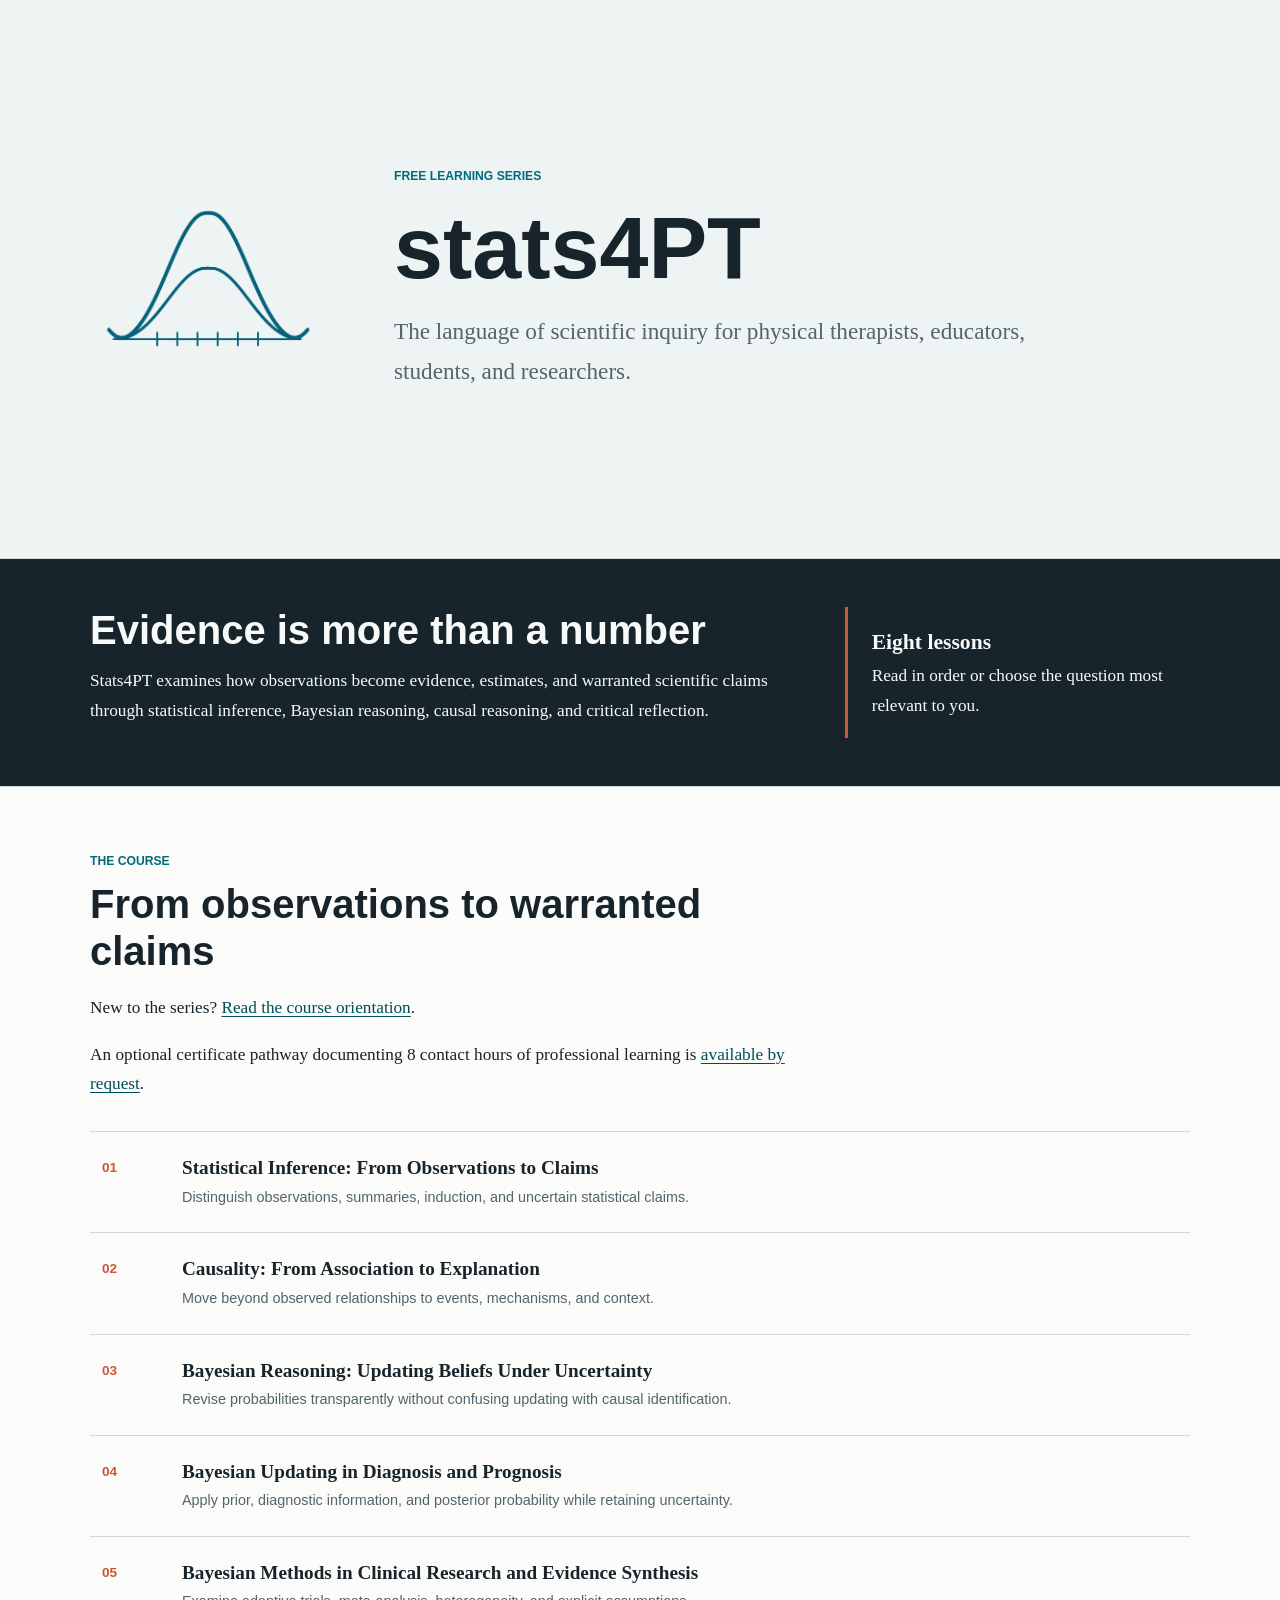
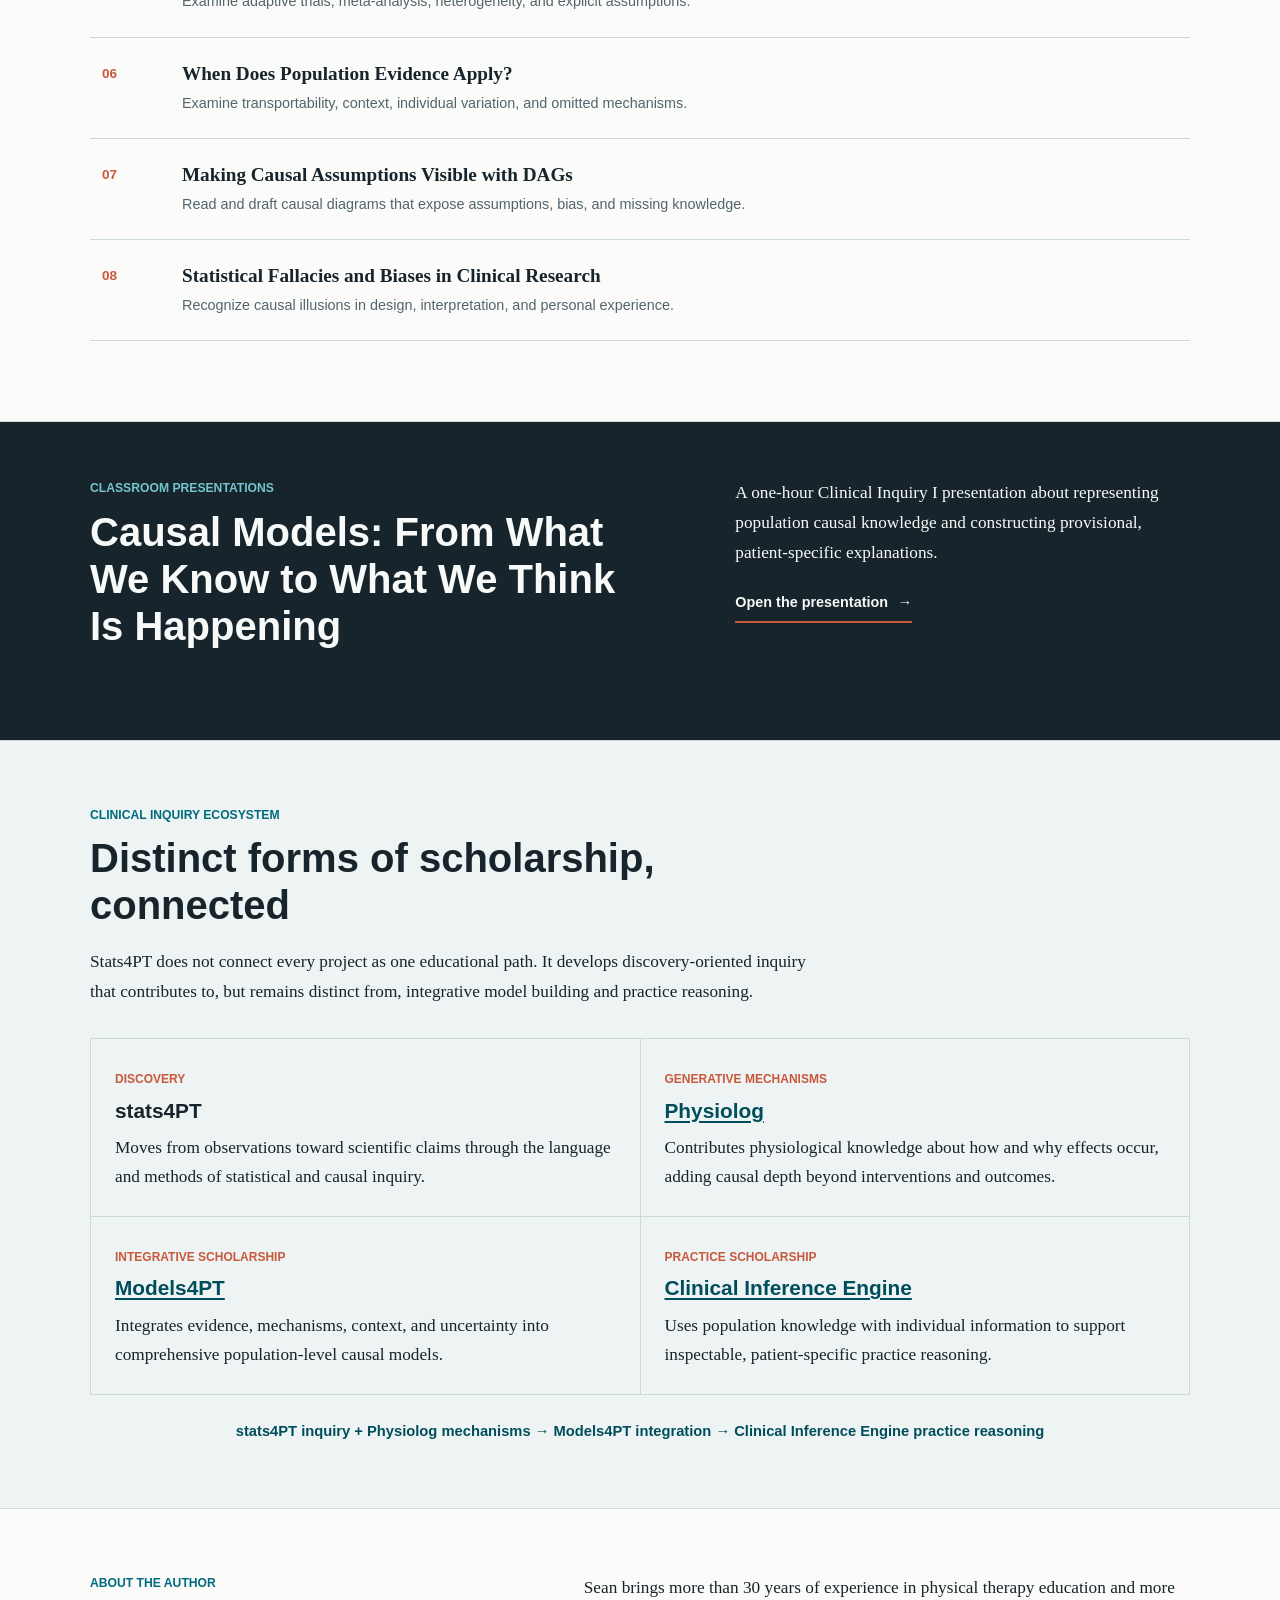
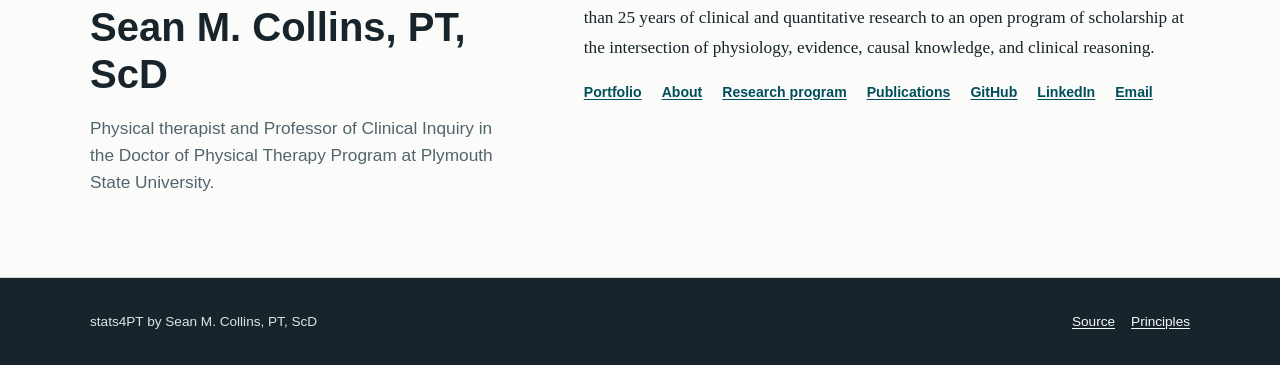
==== commit 3a4f663b: "Add causal models clinical reasoning presentation" ====
--- a/index.html
+++ b/index.html
@@ -194,6 +194,32 @@
             >
           </li>
         </ol>
+      </section>
+
+      <section
+        class="presentation-band"
+        aria-labelledby="presentations-title"
+      >
+        <div class="container presentation-band__inner">
+          <div>
+            <p class="eyebrow">Classroom presentations</p>
+            <h2 id="presentations-title">
+              Causal Models: From What We Know to What We Think Is Happening
+            </h2>
+          </div>
+          <div>
+            <p>
+              A one-hour Clinical Inquiry I presentation about representing
+              population causal knowledge and constructing provisional,
+              patient-specific explanations.
+            </p>
+            <a
+              class="presentation-link"
+              href="presentations/causal-models-clinical-reasoning.html"
+              >Open the presentation <span aria-hidden="true">&rarr;</span></a
+            >
+          </div>
+        </div>
       </section>
 
       <section class="ecosystem-band" aria-labelledby="ecosystem-title">
--- a/assets/styles.css
+++ b/assets/styles.css
@@ -197,6 +197,46 @@
   line-height: 1.5;
 }
 
+.presentation-band {
+  padding-block: 3.5rem;
+  border-top: 1px solid var(--line);
+  background: var(--ink);
+  color: #f7faf8;
+}
+
+.presentation-band__inner {
+  display: grid;
+  grid-template-columns: minmax(0, 1.1fr) minmax(280px, 0.9fr);
+  gap: clamp(2rem, 7vw, 6rem);
+  align-items: start;
+}
+
+.presentation-band h2,
+.presentation-band p {
+  margin-top: 0;
+}
+
+.presentation-band .eyebrow {
+  color: #75c5cf;
+}
+
+.presentation-link {
+  display: inline-flex;
+  gap: 0.6rem;
+  align-items: center;
+  border-bottom: 2px solid var(--coral);
+  padding-block: 0.35rem;
+  color: #f7faf8;
+  font-family: "Avenir Next", Avenir, "Century Gothic", sans-serif;
+  font-size: 0.9rem;
+  font-weight: 700;
+  text-decoration: none;
+}
+
+.presentation-link:hover {
+  color: #ef9d72;
+}
+
 .ecosystem-band {
   padding-block: 4rem;
   border-top: 1px solid var(--line);
@@ -3035,6 +3075,7 @@
 @media (max-width: 650px) {
   .container {
     width: min(100% - 1.5rem, 1100px);
+  .presentation-band__inner,
   }
   .masthead {
     grid-template-columns: 72px 1fr;
